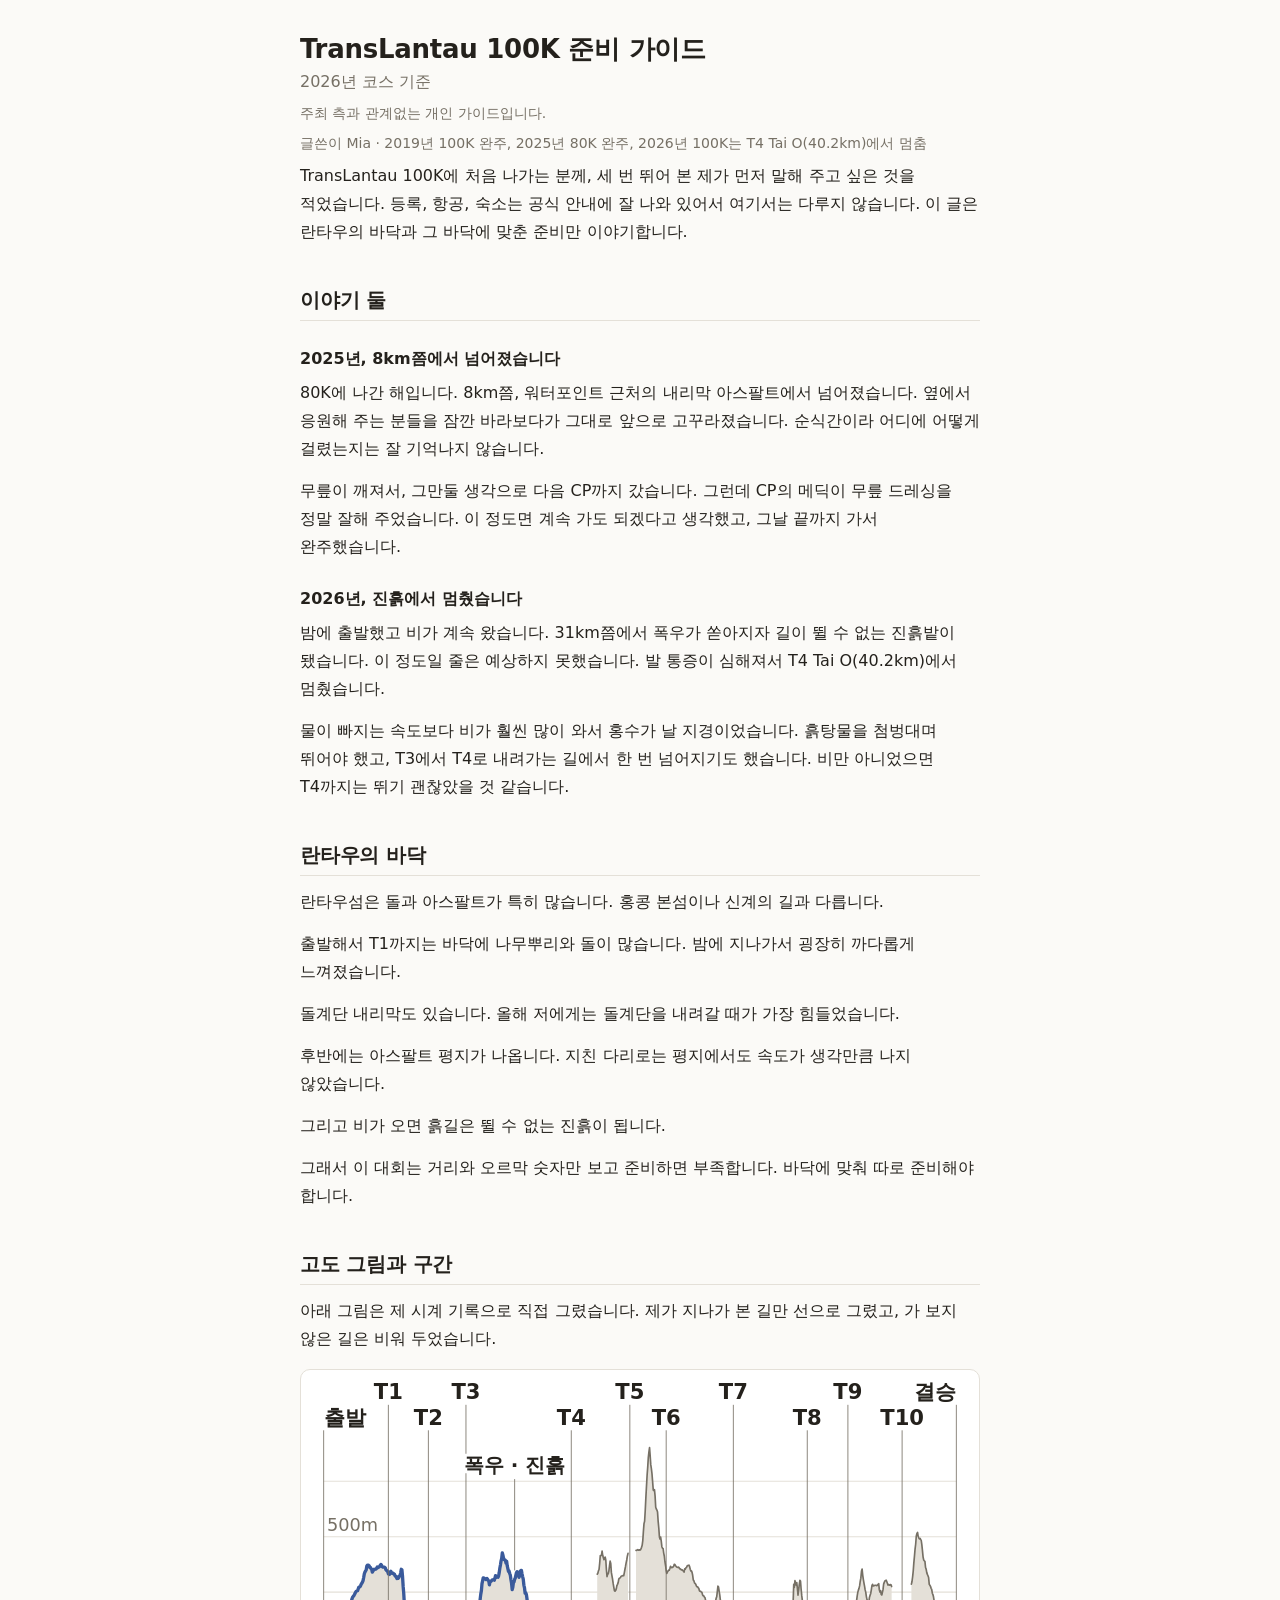
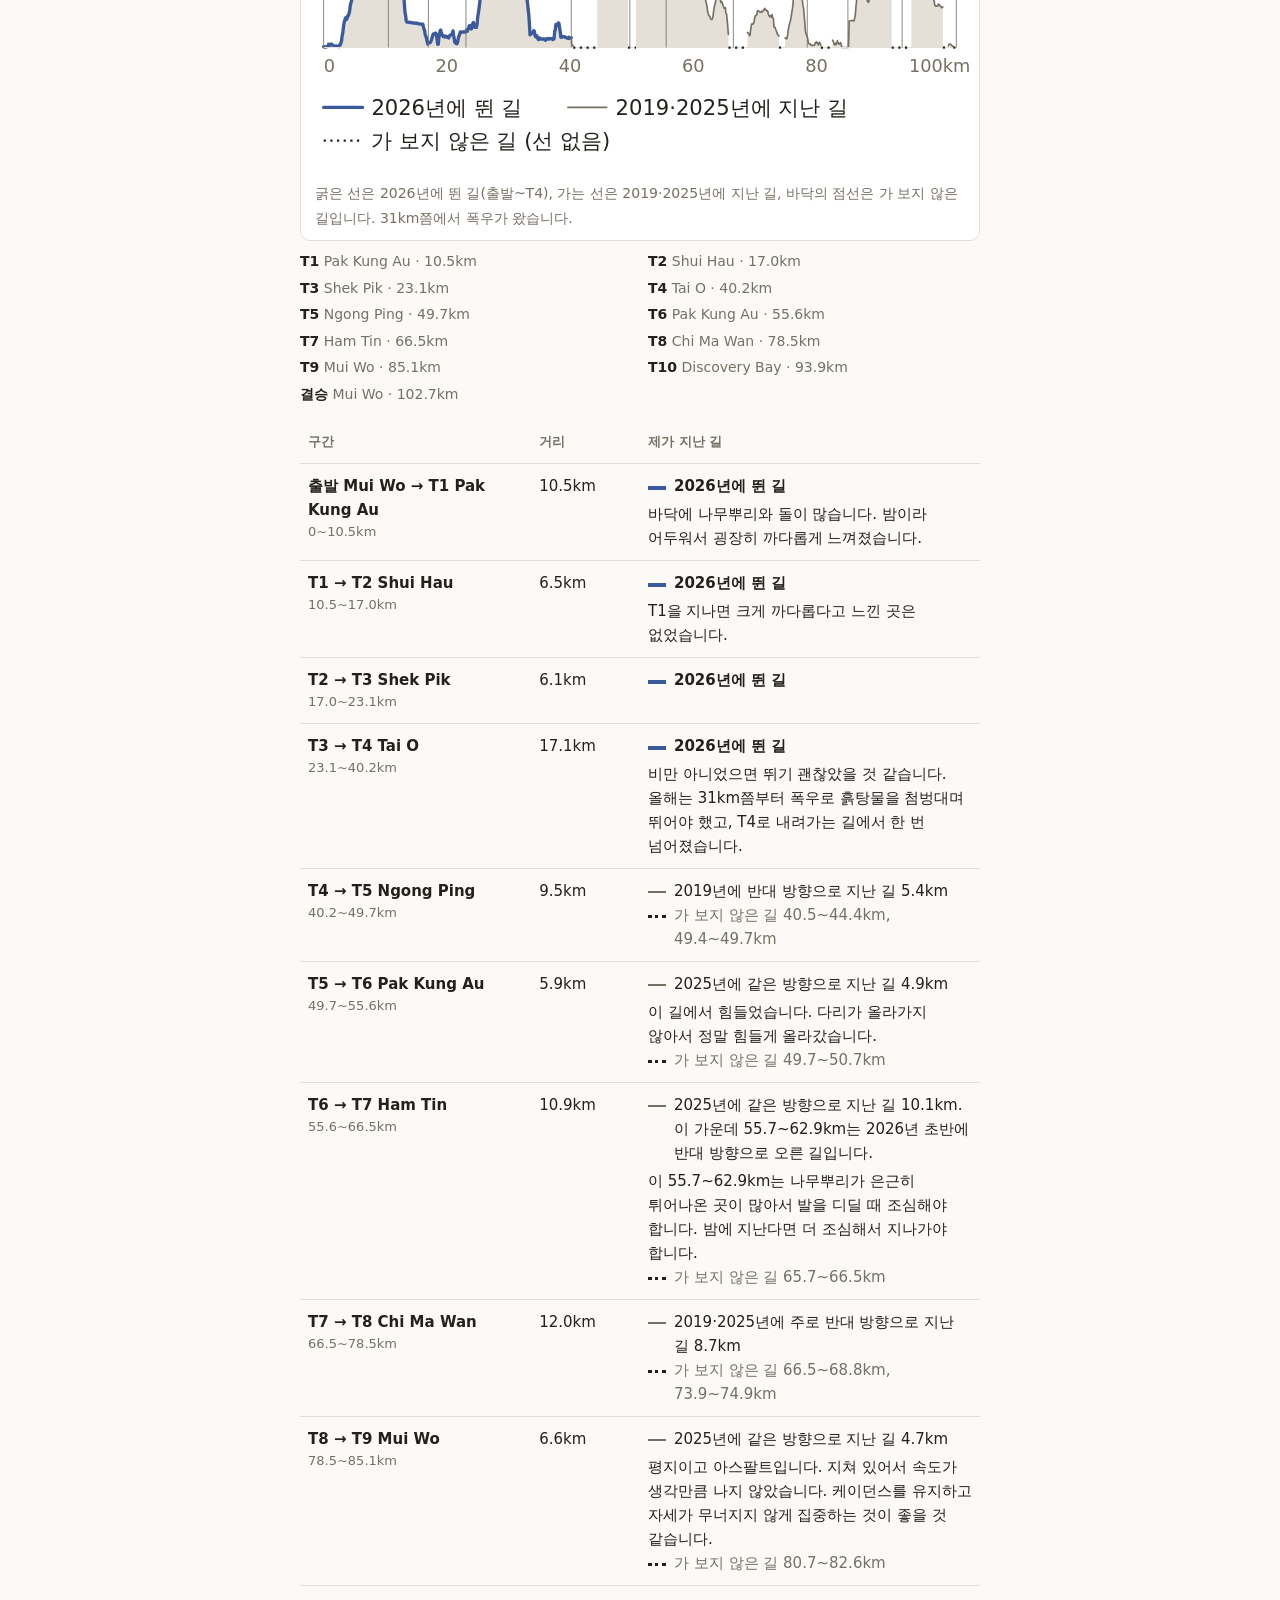
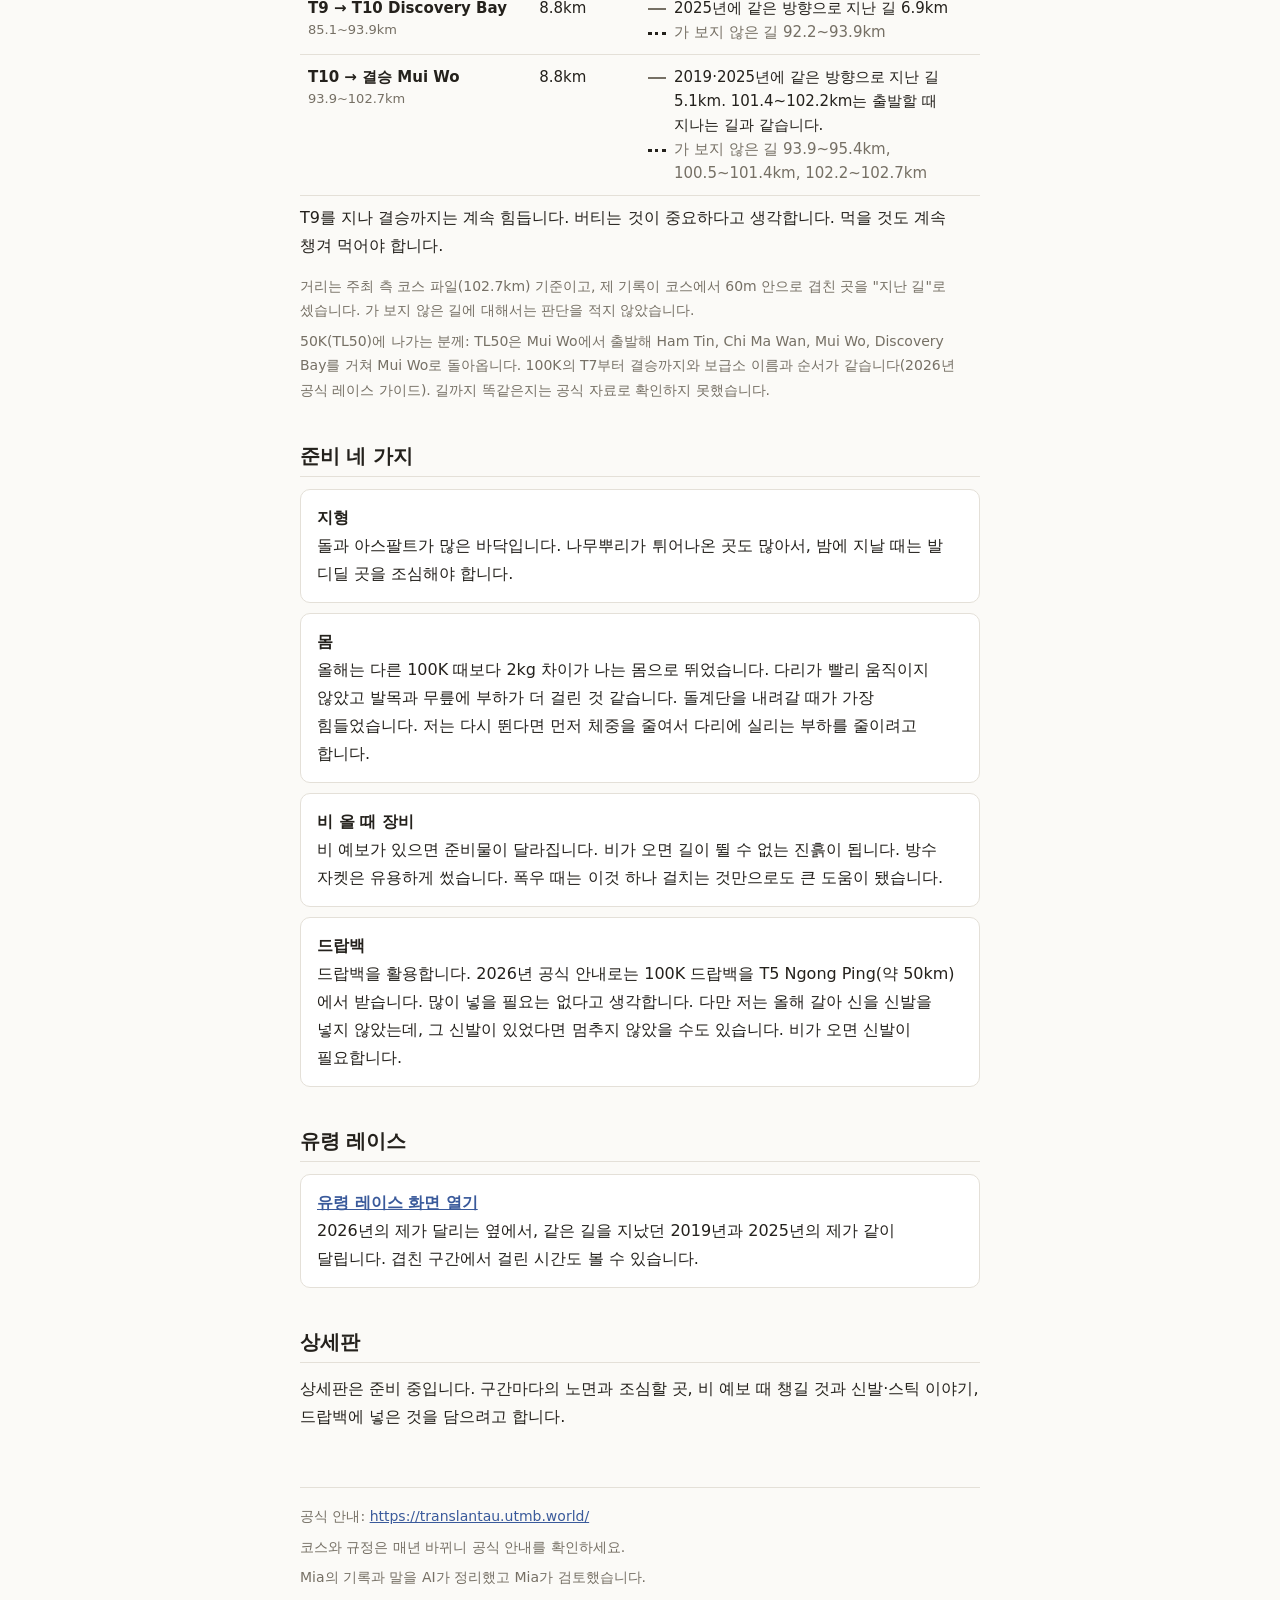
==== index.html @ c4c60f13 "TransLantau 100K 준비 가이드 (2026년 코스 기준) 무료 페이지 Co-Authored-By: Claude Fable 5.2 <noreply@anthropic.com" ====
﻿<!DOCTYPE html>
<html lang="ko">
<head>
<meta charset="utf-8" />
<meta name="viewport" content="width=device-width, initial-scale=1" />
<title>TransLantau 100K 준비 가이드 · 2026년 코스 기준</title>
<meta name="description" content="TransLantau 100K에 처음 나가는 한국 러너를 위한 한국어 준비 가이드. 세 번 뛴 Mia의 기록으로 정리한 란타우의 바닥, 고도 그림, 구간 표." />
<link rel="stylesheet" href="style.css" />
</head>
<body>
<main>

<h1>TransLantau 100K 준비 가이드 <span class="year">2026년 코스 기준</span></h1>
<p class="meta">주최 측과 관계없는 개인 가이드입니다.</p>
<p class="meta">글쓴이 Mia · 2019년 100K 완주, 2025년 80K 완주, 2026년 100K는 T4 Tai O(40.2km)에서 멈춤</p>

<p>TransLantau 100K에 처음 나가는 분께, 세 번 뛰어 본 제가 먼저 말해 주고 싶은 것을 적었습니다. 등록, 항공, 숙소는 공식 안내에 잘 나와 있어서 여기서는 다루지 않습니다. 이 글은 란타우의 바닥과 그 바닥에 맞춘 준비만 이야기합니다.</p>

<h2>이야기 둘</h2>

<h3>2025년, 8km쯤에서 넘어졌습니다</h3>
<p data-opinion="i6">80K에 나간 해입니다. 8km쯤, 워터포인트 근처의 내리막 아스팔트에서 넘어졌습니다. 옆에서 응원해 주는 분들을 잠깐 바라보다가 그대로 앞으로 고꾸라졌습니다. 순식간이라 어디에 어떻게 걸렸는지는 잘 기억나지 않습니다.</p>
<p data-opinion="i6">무릎이 깨져서, 그만둘 생각으로 다음 CP까지 갔습니다. 그런데 CP의 메딕이 무릎 드레싱을 정말 잘해 주었습니다. 이 정도면 계속 가도 되겠다고 생각했고, 그날 끝까지 가서 완주했습니다.</p>

<h3>2026년, 진흙에서 멈췄습니다</h3>
<p data-opinion="spec3">밤에 출발했고 비가 계속 왔습니다. 31km쯤에서 폭우가 쏟아지자 길이 뛸 수 없는 진흙밭이 됐습니다. 이 정도일 줄은 예상하지 못했습니다. 발 통증이 심해져서 T4 Tai O(40.2km)에서 멈췄습니다.</p>
<p data-opinion="i1">물이 빠지는 속도보다 비가 훨씬 많이 와서 홍수가 날 지경이었습니다. 흙탕물을 첨벙대며 뛰어야 했고, T3에서 T4로 내려가는 길에서 한 번 넘어지기도 했습니다. 비만 아니었으면 T4까지는 뛰기 괜찮았을 것 같습니다.</p>

<h2>란타우의 바닥</h2>
<p data-opinion="spec3">란타우섬은 돌과 아스팔트가 특히 많습니다. 홍콩 본섬이나 신계의 길과 다릅니다.</p>
<p data-opinion="i1">출발해서 T1까지는 바닥에 나무뿌리와 돌이 많습니다. 밤에 지나가서 굉장히 까다롭게 느껴졌습니다.</p>
<p data-opinion="i5">돌계단 내리막도 있습니다. 올해 저에게는 돌계단을 내려갈 때가 가장 힘들었습니다.</p>
<p data-opinion="i2">후반에는 아스팔트 평지가 나옵니다. 지친 다리로는 평지에서도 속도가 생각만큼 나지 않았습니다.</p>
<p data-opinion="spec3">그리고 비가 오면 흙길은 뛸 수 없는 진흙이 됩니다.</p>
<p data-opinion="spec3">그래서 이 대회는 거리와 오르막 숫자만 보고 준비하면 부족합니다. 바닥에 맞춰 따로 준비해야 합니다.</p>

<h2>고도 그림과 구간</h2>
<p>아래 그림은 제 시계 기록으로 직접 그렸습니다. 제가 지나가 본 길만 선으로 그렸고, 가 보지 않은 길은 비워 두었습니다.</p>

<figure class="fig">
<img src="assets/profile.svg" width="1200" height="720" alt="TransLantau 100K 고도 그림. 출발부터 T4까지는 2026년에 뛴 길, 그 뒤는 2019년과 2025년에 지난 길만 선으로 그렸고, 가 보지 않은 길은 선 없이 점선으로 표시했습니다." />
<figcaption>굵은 선은 2026년에 뛴 길(출발~T4), 가는 선은 2019·2025년에 지난 길, 바닥의 점선은 가 보지 않은 길입니다. 31km쯤에서 폭우가 왔습니다.</figcaption>
</figure>

<ul class="cps">
<li><b>T1</b> Pak Kung Au · 10.5km</li>
<li><b>T2</b> Shui Hau · 17.0km</li>
<li><b>T3</b> Shek Pik · 23.1km</li>
<li><b>T4</b> Tai O · 40.2km</li>
<li><b>T5</b> Ngong Ping · 49.7km</li>
<li><b>T6</b> Pak Kung Au · 55.6km</li>
<li><b>T7</b> Ham Tin · 66.5km</li>
<li><b>T8</b> Chi Ma Wan · 78.5km</li>
<li><b>T9</b> Mui Wo · 85.1km</li>
<li><b>T10</b> Discovery Bay · 93.9km</li>
<li><b>결승</b> Mui Wo · 102.7km</li>
</ul>

<table>
<thead>
<tr><th scope="col">구간</th><th scope="col">거리</th><th scope="col">제가 지난 길</th></tr>
</thead>
<tbody>
<tr data-seg="S01" data-status="2026">
<th scope="row">출발 Mui Wo → T1 Pak Kung Au <span class="range">0~10.5km</span></th>
<td class="km">10.5km</td>
<td><span class="way now">2026년에 뛴 길</span>
<span class="seg-note" data-opinion="i1">바닥에 나무뿌리와 돌이 많습니다. 밤이라 어두워서 굉장히 까다롭게 느껴졌습니다.</span></td>
</tr>
<tr data-seg="S02" data-status="2026">
<th scope="row">T1 → T2 Shui Hau <span class="range">10.5~17.0km</span></th>
<td class="km">6.5km</td>
<td><span class="way now">2026년에 뛴 길</span>
<span class="seg-note" data-opinion="i1">T1을 지나면 크게 까다롭다고 느낀 곳은 없었습니다.</span></td>
</tr>
<tr data-seg="S03" data-status="2026">
<th scope="row">T2 → T3 Shek Pik <span class="range">17.0~23.1km</span></th>
<td class="km">6.1km</td>
<td><span class="way now">2026년에 뛴 길</span></td>
</tr>
<tr data-seg="S04" data-status="2026">
<th scope="row">T3 → T4 Tai O <span class="range">23.1~40.2km</span></th>
<td class="km">17.1km</td>
<td><span class="way now">2026년에 뛴 길</span>
<span class="seg-note" data-opinion="i1">비만 아니었으면 뛰기 괜찮았을 것 같습니다. 올해는 31km쯤부터 폭우로 흙탕물을 첨벙대며 뛰어야 했고, T4로 내려가는 길에서 한 번 넘어졌습니다.</span></td>
</tr>
<tr data-seg="S05" data-status="partial">
<th scope="row">T4 → T5 Ngong Ping <span class="range">40.2~49.7km</span></th>
<td class="km">9.5km</td>
<td><span class="way past">2019년에 반대 방향으로 지난 길 5.4km</span>
<span class="way gap">가 보지 않은 길 40.5~44.4km, 49.4~49.7km</span></td>
</tr>
<tr data-seg="S06" data-status="partial">
<th scope="row">T5 → T6 Pak Kung Au <span class="range">49.7~55.6km</span></th>
<td class="km">5.9km</td>
<td><span class="way past">2025년에 같은 방향으로 지난 길 4.9km</span>
<span class="seg-note" data-opinion="i2">이 길에서 힘들었습니다. 다리가 올라가지 않아서 정말 힘들게 올라갔습니다.</span>
<span class="way gap">가 보지 않은 길 49.7~50.7km</span></td>
</tr>
<tr data-seg="S07" data-status="partial">
<th scope="row">T6 → T7 Ham Tin <span class="range">55.6~66.5km</span></th>
<td class="km">10.9km</td>
<td><span class="way past">2025년에 같은 방향으로 지난 길 10.1km. 이 가운데 55.7~62.9km는 2026년 초반에 반대 방향으로 오른 길입니다.</span>
<span class="seg-note" data-opinion="i2">이 55.7~62.9km는 나무뿌리가 은근히 튀어나온 곳이 많아서 발을 디딜 때 조심해야 합니다. 밤에 지난다면 더 조심해서 지나가야 합니다.</span>
<span class="way gap">가 보지 않은 길 65.7~66.5km</span></td>
</tr>
<tr data-seg="S08" data-status="partial">
<th scope="row">T7 → T8 Chi Ma Wan <span class="range">66.5~78.5km</span></th>
<td class="km">12.0km</td>
<td><span class="way past">2019·2025년에 주로 반대 방향으로 지난 길 8.7km</span>
<span class="way gap">가 보지 않은 길 66.5~68.8km, 73.9~74.9km</span></td>
</tr>
<tr data-seg="S09" data-status="partial">
<th scope="row">T8 → T9 Mui Wo <span class="range">78.5~85.1km</span></th>
<td class="km">6.6km</td>
<td><span class="way past">2025년에 같은 방향으로 지난 길 4.7km</span>
<span class="seg-note" data-opinion="i2">평지이고 아스팔트입니다. 지쳐 있어서 속도가 생각만큼 나지 않았습니다. 케이던스를 유지하고 자세가 무너지지 않게 집중하는 것이 좋을 것 같습니다.</span>
<span class="way gap">가 보지 않은 길 80.7~82.6km</span></td>
</tr>
<tr data-seg="S10" data-status="partial">
<th scope="row">T9 → T10 Discovery Bay <span class="range">85.1~93.9km</span></th>
<td class="km">8.8km</td>
<td><span class="way past">2025년에 같은 방향으로 지난 길 6.9km</span>
<span class="way gap">가 보지 않은 길 92.2~93.9km</span></td>
</tr>
<tr data-seg="S11" data-status="partial">
<th scope="row">T10 → 결승 Mui Wo <span class="range">93.9~102.7km</span></th>
<td class="km">8.8km</td>
<td><span class="way past">2019·2025년에 같은 방향으로 지난 길 5.1km. 101.4~102.2km는 출발할 때 지나는 길과 같습니다.</span>
<span class="way gap">가 보지 않은 길 93.9~95.4km, 100.5~101.4km, 102.2~102.7km</span></td>
</tr>
</tbody>
</table>
<p data-opinion="i2">T9를 지나 결승까지는 계속 힘듭니다. 버티는 것이 중요하다고 생각합니다. 먹을 것도 계속 챙겨 먹어야 합니다.</p>
<p class="meta">거리는 주최 측 코스 파일(102.7km) 기준이고, 제 기록이 코스에서 60m 안으로 겹친 곳을 "지난 길"로 셌습니다. 가 보지 않은 길에 대해서는 판단을 적지 않았습니다.</p>
<p class="meta">50K(TL50)에 나가는 분께: TL50은 Mui Wo에서 출발해 Ham Tin, Chi Ma Wan, Mui Wo, Discovery Bay를 거쳐 Mui Wo로 돌아옵니다. 100K의 T7부터 결승까지와 보급소 이름과 순서가 같습니다(2026년 공식 레이스 가이드). 길까지 똑같은지는 공식 자료로 확인하지 못했습니다.</p>

<h2>준비 네 가지</h2>
<ul class="four">
<li><b>지형</b> <span data-opinion="spec3">돌과 아스팔트가 많은 바닥입니다.</span> <span data-opinion="i2">나무뿌리가 튀어나온 곳도 많아서, 밤에 지날 때는 발 디딜 곳을 조심해야 합니다.</span></li>
<li><b>몸</b> <span data-opinion="i5">올해는 다른 100K 때보다 2kg 차이가 나는 몸으로 뛰었습니다. 다리가 빨리 움직이지 않았고 발목과 무릎에 부하가 더 걸린 것 같습니다. 돌계단을 내려갈 때가 가장 힘들었습니다.</span> <span data-opinion="i1">저는 다시 뛴다면 먼저 체중을 줄여서 다리에 실리는 부하를 줄이려고 합니다.</span></li>
<li><b>비 올 때 장비</b> <span data-opinion="spec3">비 예보가 있으면 준비물이 달라집니다. 비가 오면 길이 뛸 수 없는 진흙이 됩니다.</span> <span data-opinion="i3">방수 자켓은 유용하게 썼습니다. 폭우 때는 이것 하나 걸치는 것만으로도 큰 도움이 됐습니다.</span></li>
<li><b>드랍백</b> <span data-opinion="spec3">드랍백을 활용합니다.</span> 2026년 공식 안내로는 100K 드랍백을 T5 Ngong Ping(약 50km)에서 받습니다. <span data-opinion="i4">많이 넣을 필요는 없다고 생각합니다. 다만 저는 올해 갈아 신을 신발을 넣지 않았는데, 그 신발이 있었다면 멈추지 않았을 수도 있습니다. 비가 오면 신발이 필요합니다.</span></li>
</ul>

<h2>유령 레이스</h2>
<div class="linkbox">
<a href="ghost-race.html">유령 레이스 화면 열기</a><br />
2026년의 제가 달리는 옆에서, 같은 길을 지났던 2019년과 2025년의 제가 같이 달립니다. 겹친 구간에서 걸린 시간도 볼 수 있습니다.
</div>

<h2>상세판</h2>
<p>상세판은 준비 중입니다. 구간마다의 노면과 조심할 곳, 비 예보 때 챙길 것과 신발·스틱 이야기, 드랍백에 넣은 것을 담으려고 합니다.</p>

<footer>
<p>공식 안내: <a href="https://translantau.utmb.world/">https://translantau.utmb.world/</a></p>
<p>코스와 규정은 매년 바뀌니 공식 안내를 확인하세요.</p>
<p>Mia의 기록과 말을 AI가 정리했고 Mia가 검토했습니다.</p>
</footer>

</main>
</body>
</html>
---- style.css ----
* { box-sizing: border-box; }

:root {
  --bg:     #fbfaf7;
  --card:   #ffffff;
  --line:   #e4e0d8;
  --text:   #24211c;
  --muted:  #767065;
  --accent: #3a5a9b;
}
@media (prefers-color-scheme: dark) {
  :root {
    --bg: #171915; --card: #1f221d; --line: #333730;
    --text: #e8e5de; --muted: #9b968c; --accent: #8fa8db;
  }
}

html { background: var(--bg); }
body {
  margin: 0;
  padding: 32px 20px 80px;
  background: var(--bg);
  color: var(--text);
  font: 16px/1.75 system-ui, -apple-system, "Segoe UI", "Malgun Gothic", sans-serif;
  word-break: keep-all;
  overflow-wrap: anywhere;
}
main { max-width: 680px; margin: 0 auto; }

h1 { font-size: 26px; font-weight: 600; letter-spacing: -0.01em; line-height: 1.35; margin: 0 0 8px; }
h1 .year { display: block; font-size: 16px; font-weight: 400; color: var(--muted); letter-spacing: 0; margin-top: 4px; }
h2 { font-size: 20px; font-weight: 600; letter-spacing: -0.01em; line-height: 1.4; margin: 40px 0 12px; padding-bottom: 6px; border-bottom: 1px solid var(--line); }
h3 { font-size: 16px; font-weight: 600; margin: 24px 0 6px; }
p { margin: 0 0 14px; }
a { color: var(--accent); }
strong { font-weight: 600; }

.meta { color: var(--muted); font-size: 14px; margin: 0 0 6px; }
.note { border-left: 3px solid var(--accent); background: var(--card); color: var(--muted); padding: 10px 14px; margin: 16px 0; font-size: 14px; }
.note p:last-child { margin-bottom: 0; }

/* 고도 그림 */
.fig { margin: 16px 0 8px; background: var(--card); border: 1px solid var(--line); border-radius: 10px; padding: 6px; }
.fig img { display: block; width: 100%; height: auto; }
figcaption { color: var(--muted); font-size: 14px; padding: 6px 8px 4px; }
.cps { list-style: none; margin: 8px 0 16px; padding: 0; display: grid; grid-template-columns: 1fr 1fr; gap: 2px 16px; font-size: 14px; color: var(--muted); }
.cps b { font-weight: 600; color: var(--text); }

/* 구간 표 */
table { width: 100%; border-collapse: collapse; overflow-wrap: break-word; font-size: 15px; line-height: 1.6; margin: 12px 0 8px; }
th, td { text-align: left; vertical-align: top; padding: 10px 8px; border-bottom: 1px solid var(--line); }
thead th { font-size: 13px; font-weight: 600; color: var(--muted); }
tbody th { font-weight: 600; width: 34%; }
td.km { white-space: nowrap; width: 16%; }
.range { display: block; font-size: 13px; font-weight: 400; color: var(--muted); }
.seg-note { display: block; margin-top: 4px; }

/* 길 표시: 그림의 범례와 같은 선 모양을 글자 앞에 둔다 */
.way { display: block; padding-left: 26px; position: relative; }
.way::before { content: ""; position: absolute; left: 0; top: 0.8em; width: 18px; border-top: 4px solid var(--accent); }
.way.past::before { border-top: 2px solid var(--muted); }
.way.gap { color: var(--muted); }
.way.gap::before { border-top: 3px dotted var(--text); }
.way.now { font-weight: 600; }

.four { margin: 12px 0; padding: 0; list-style: none; display: grid; gap: 10px; }
.four li { background: var(--card); border: 1px solid var(--line); border-radius: 10px; padding: 14px 16px; }
.four b { font-weight: 600; display: block; }

.linkbox { display: block; background: var(--card); border: 1px solid var(--line); border-radius: 10px; padding: 14px 16px; margin: 12px 0; }
.linkbox a { font-weight: 600; }

footer { margin-top: 56px; padding-top: 16px; border-top: 1px solid var(--line); color: var(--muted); font-size: 14px; }
footer p { margin: 0 0 6px; }

@media (max-width: 900px) {
  th, td { word-break: normal; overflow-wrap: anywhere; }
}
@media (max-width: 700px) {
  h1 { font-size: 24px; }
  /* 좁은 화면: 표의 한 줄을 위아래로 쌓는다 */
  table, tbody, tr, th, td { display: block; width: auto; }
  thead { position: absolute; width: 1px; height: 1px; overflow: hidden; clip-path: inset(50%); }
  tbody tr { padding: 12px 0; border-bottom: 1px solid var(--line); }
  tbody th, td, td.km { padding: 0; border: 0; width: auto; }
  tbody th .range { display: inline; margin-left: 6px; }
  td.km { color: var(--muted); font-size: 14px; margin-bottom: 4px; }
  .cps { grid-template-columns: 1fr; }
}
@media print {
  body { padding: 0; }
  .fig, .four li, .linkbox { break-inside: avoid; }
  a { color: inherit; }
}
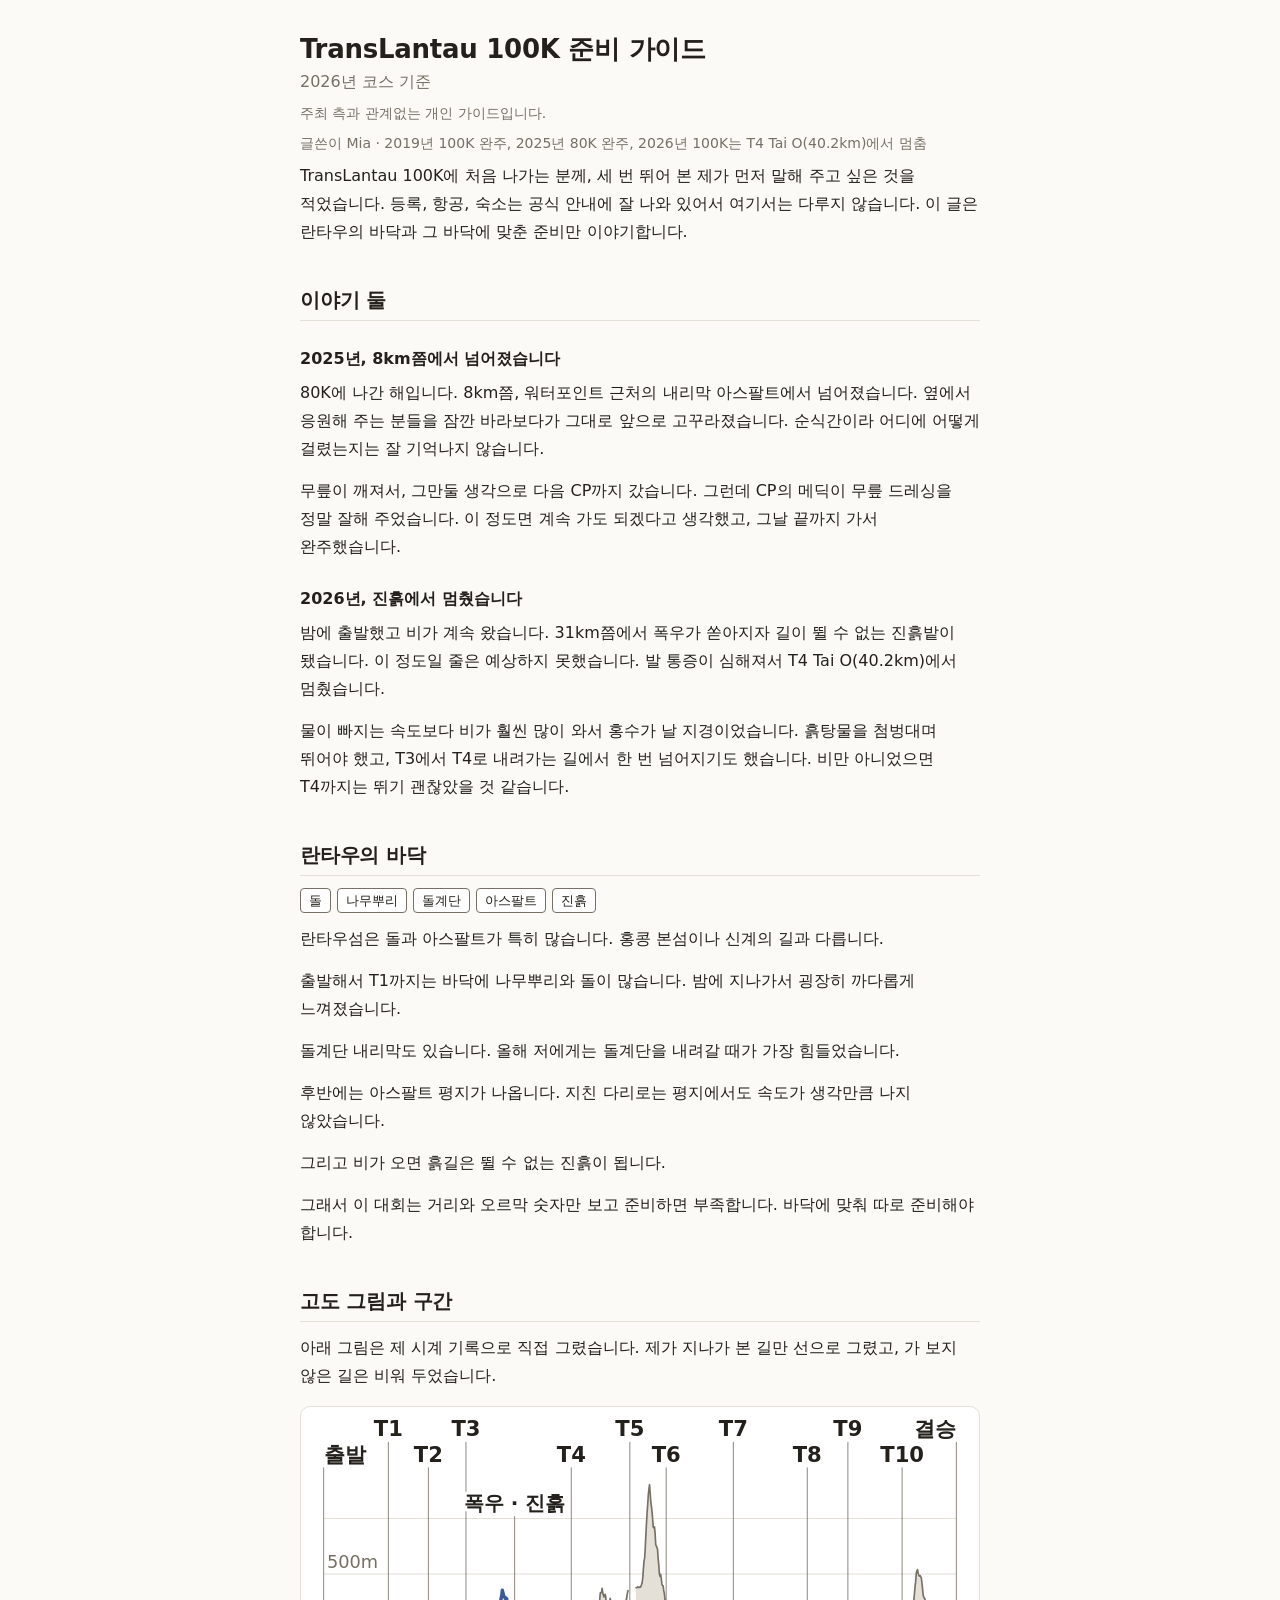
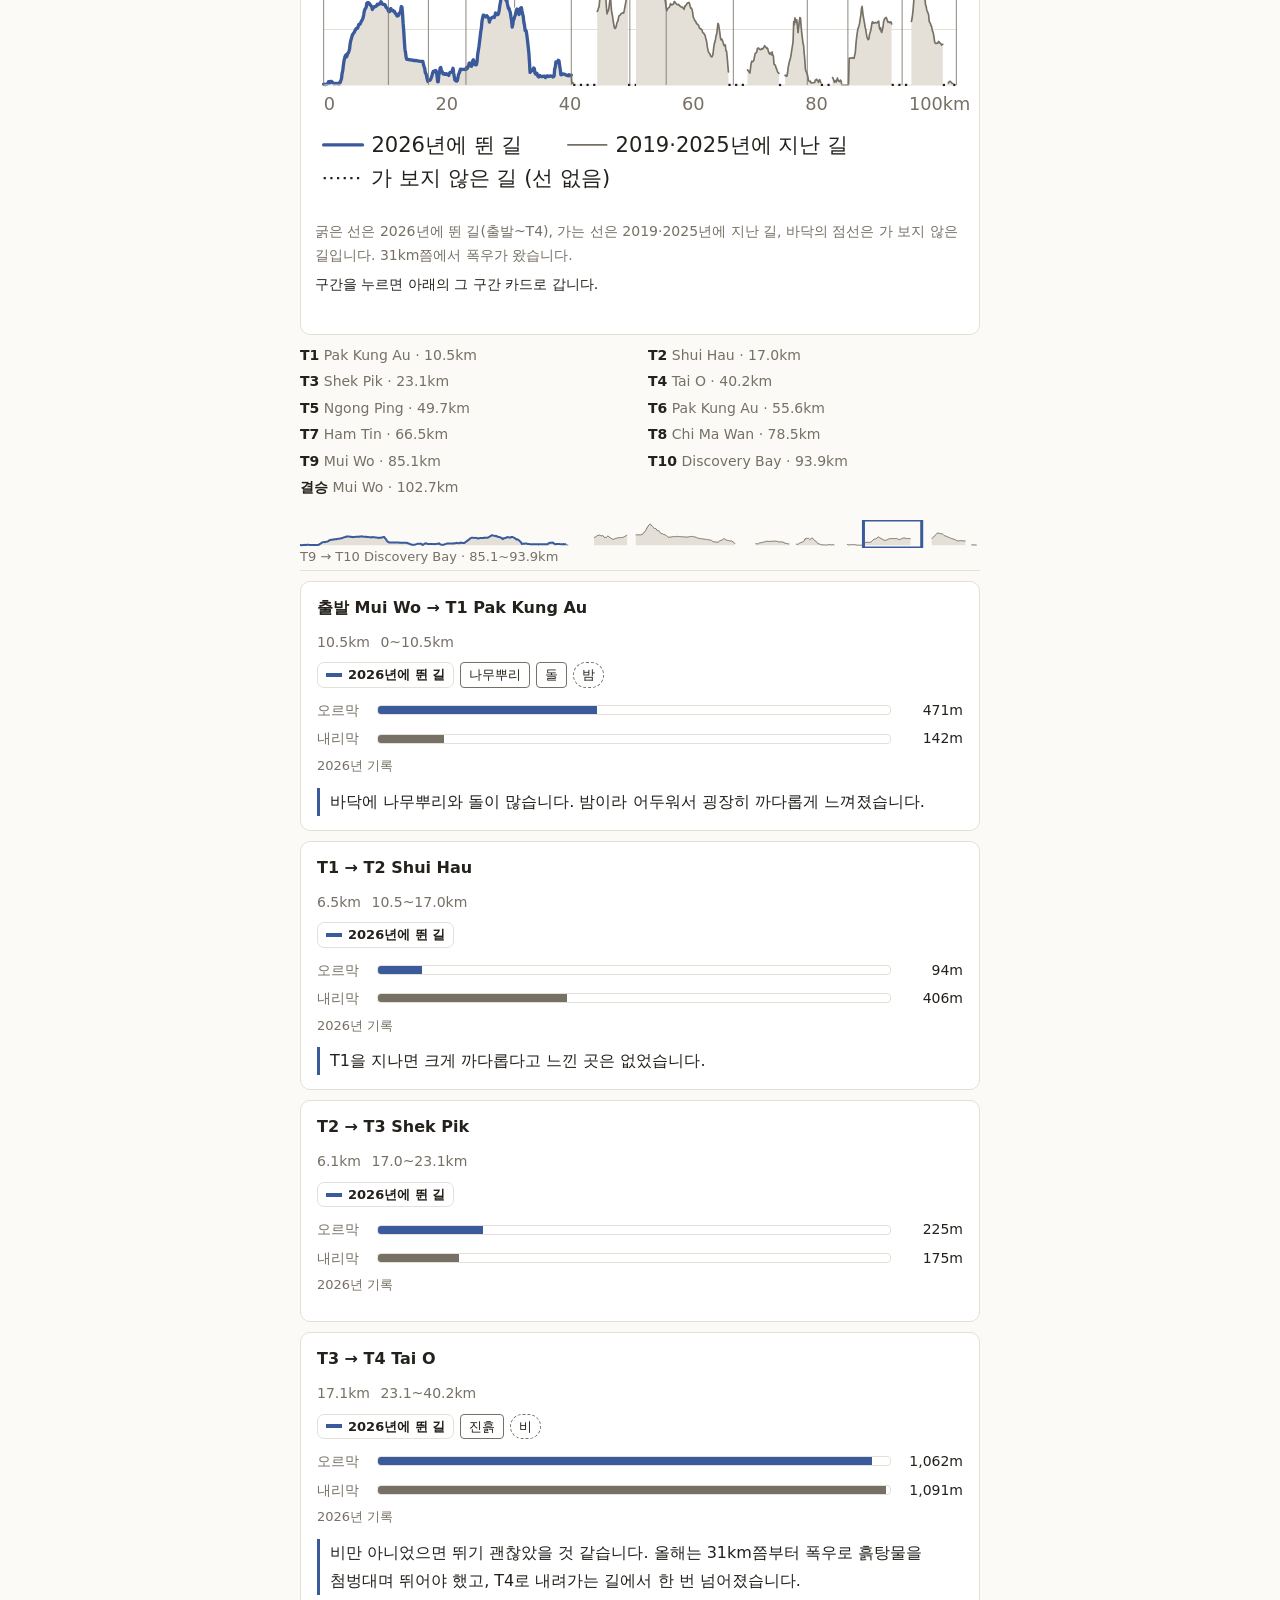
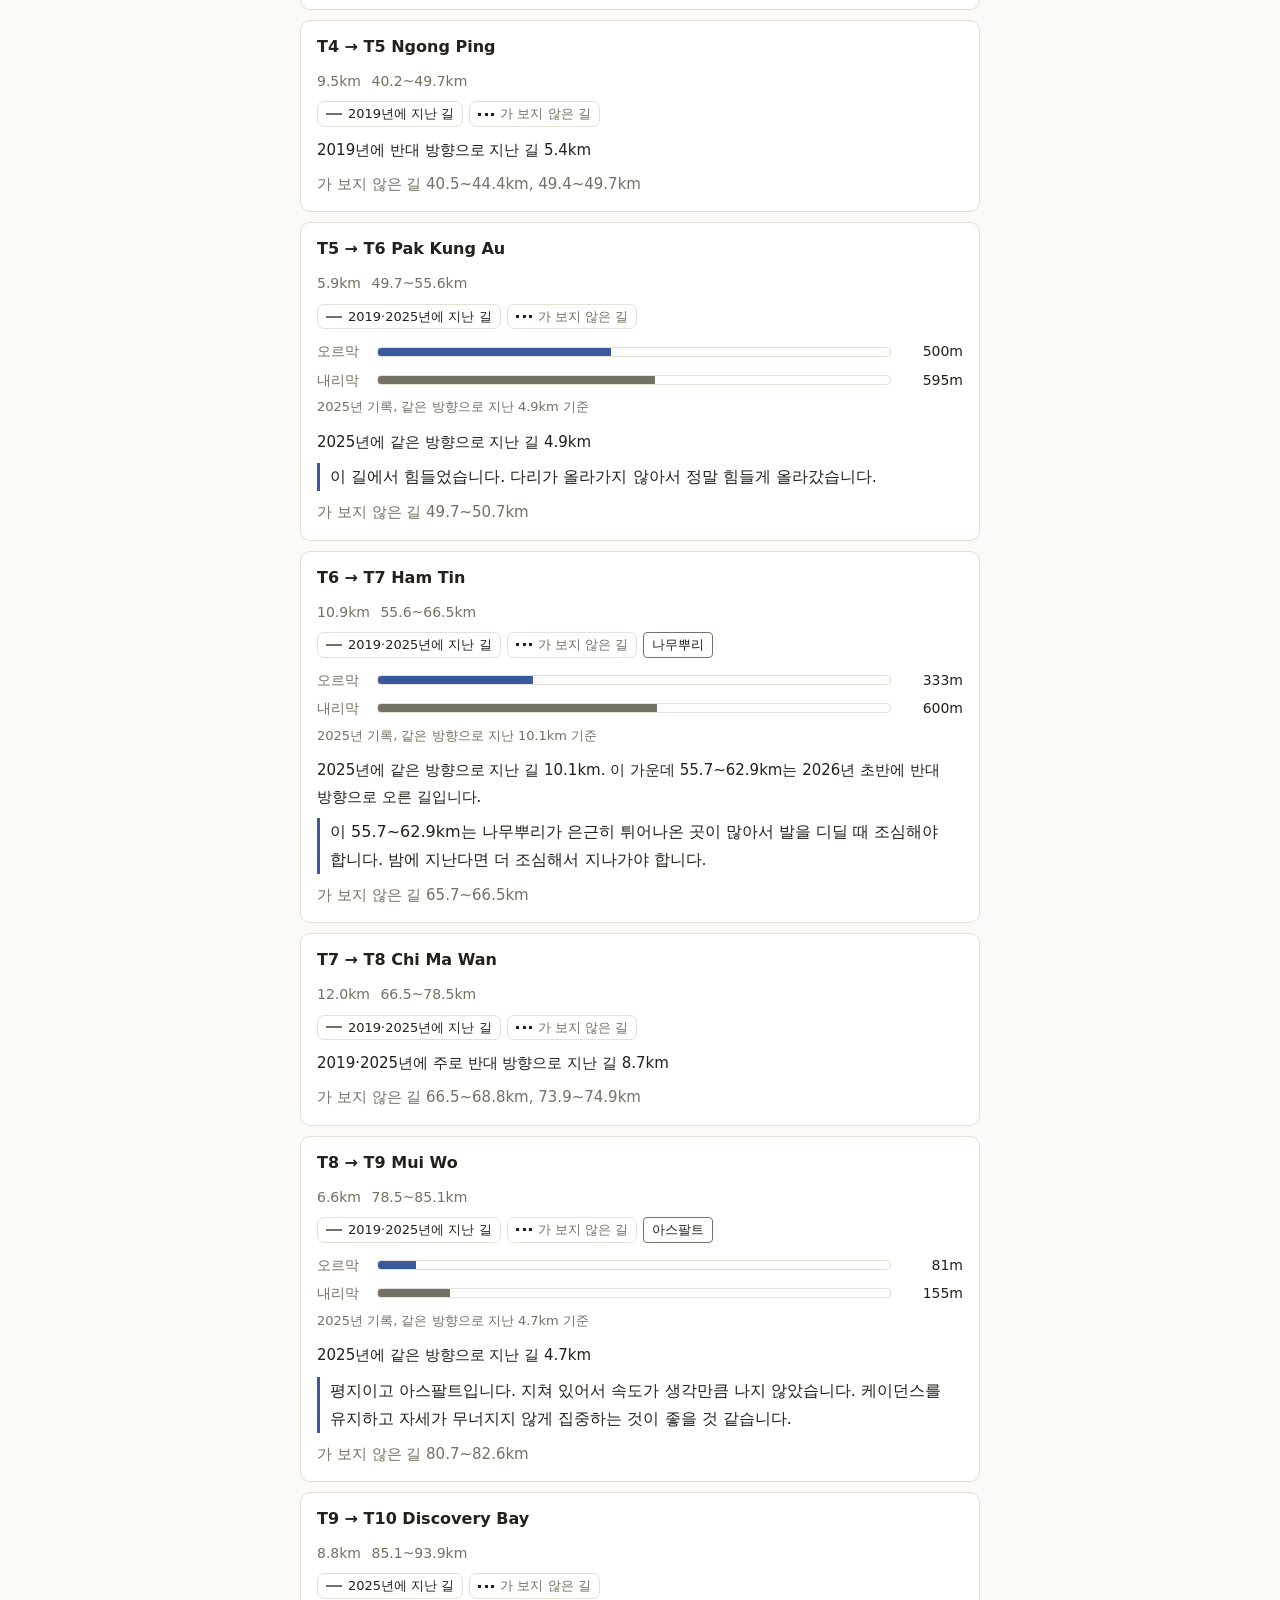
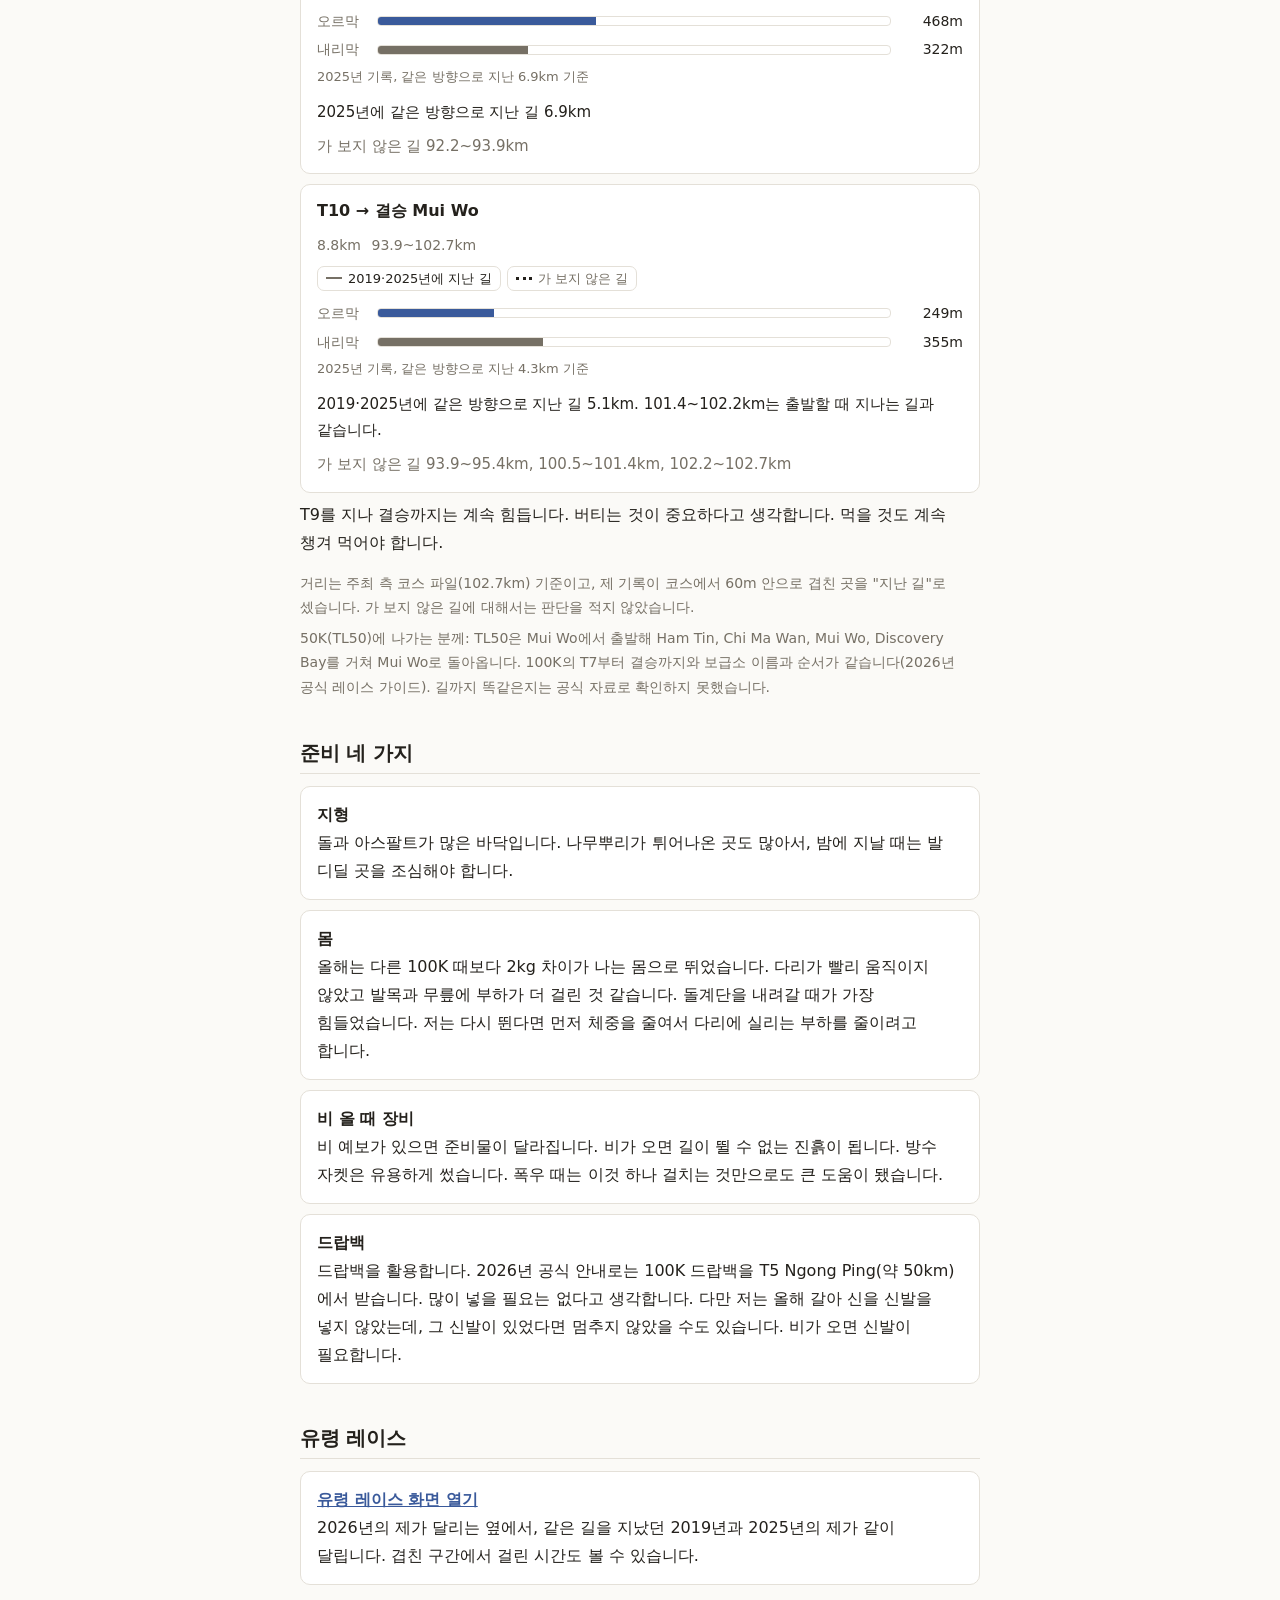
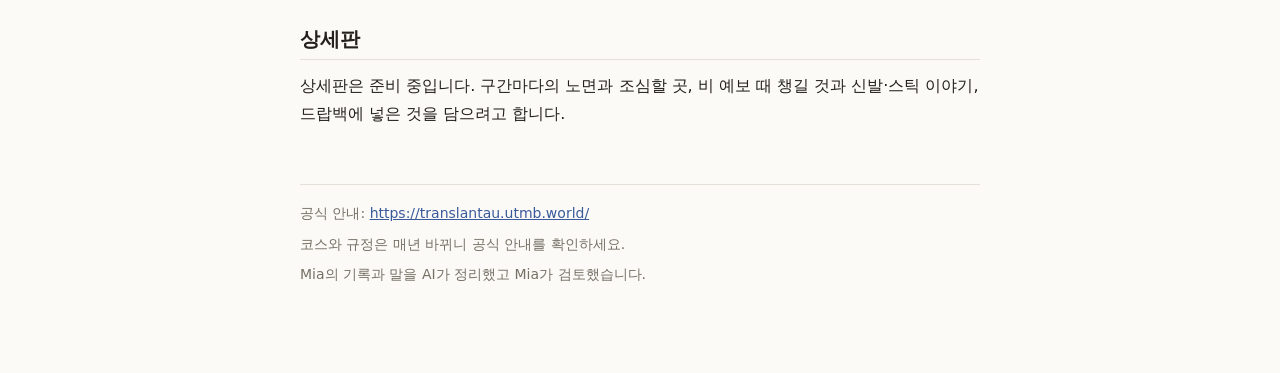
==== commit 89bff2d0: "무료 페이지를 뱃지와 구간 카드로 다시 만듦 Co-Authored-By: Claude Fable 5.2 <noreply@anthropic.com>" ====
--- a/index.html
+++ b/index.html
@@ -6,6 +6,7 @@
 <title>TransLantau 100K 준비 가이드 · 2026년 코스 기준</title>
 <meta name="description" content="TransLantau 100K에 처음 나가는 한국 러너를 위한 한국어 준비 가이드. 세 번 뛴 Mia의 기록으로 정리한 란타우의 바닥, 고도 그림, 구간 표." />
 <link rel="stylesheet" href="style.css" />
+<script src="app.js" defer="defer"></script>
 </head>
 <body>
 <main>
@@ -27,6 +28,7 @@
 <p data-opinion="i1">물이 빠지는 속도보다 비가 훨씬 많이 와서 홍수가 날 지경이었습니다. 흙탕물을 첨벙대며 뛰어야 했고, T3에서 T4로 내려가는 길에서 한 번 넘어지기도 했습니다. 비만 아니었으면 T4까지는 뛰기 괜찮았을 것 같습니다.</p>
 
 <h2>란타우의 바닥</h2>
+<p class="badges surface-row"><span class="badge badge-surface">돌</span> <span class="badge badge-surface">나무뿌리</span> <span class="badge badge-surface">돌계단</span> <span class="badge badge-surface">아스팔트</span> <span class="badge badge-surface">진흙</span></p>
 <p data-opinion="spec3">란타우섬은 돌과 아스팔트가 특히 많습니다. 홍콩 본섬이나 신계의 길과 다릅니다.</p>
 <p data-opinion="i1">출발해서 T1까지는 바닥에 나무뿌리와 돌이 많습니다. 밤에 지나가서 굉장히 까다롭게 느껴졌습니다.</p>
 <p data-opinion="i5">돌계단 내리막도 있습니다. 올해 저에게는 돌계단을 내려갈 때가 가장 힘들었습니다.</p>
@@ -38,8 +40,107 @@
 <p>아래 그림은 제 시계 기록으로 직접 그렸습니다. 제가 지나가 본 길만 선으로 그렸고, 가 보지 않은 길은 비워 두었습니다.</p>
 
 <figure class="fig">
-<img src="assets/profile.svg" width="1200" height="720" alt="TransLantau 100K 고도 그림. 출발부터 T4까지는 2026년에 뛴 길, 그 뒤는 2019년과 2025년에 지난 길만 선으로 그렸고, 가 보지 않은 길은 선 없이 점선으로 표시했습니다." />
+<svg class="profile" xmlns="http://www.w3.org/2000/svg" viewBox="0 0 1200 720" role="group" aria-labelledby="pf-title" aria-describedby="pf-desc">
+  <title id="pf-title">TransLantau 100K 고도 그림 (2026년 코스 기준, Mia의 기록)</title>
+  <desc id="pf-desc">가로는 코스 거리 0~102.7km, 세로는 고도입니다. 출발부터 T4까지는 2026년에 뛴 길, 그 뒤는 2019년과 2025년에 지난 길만 선으로 그렸습니다. 가 보지 않은 길(40.5~44.4km, 49.4~50.7km, 65.7~68.8km, 73.9~74.9km, 80.7~82.6km, 92.2~95.4km, 100.5~101.4km, 102.2~102.7km)에는 선이 없고 바닥에 점선만 있습니다. 31km 부근에 폭우와 진흙 표시가 있습니다. CP 위치: T1 Pak Kung Au 10.5km, T2 Shui Hau 17.0km, T3 Shek Pik 23.1km, T4 Tai O 40.2km, T5 Ngong Ping 49.7km, T6 Pak Kung Au 55.6km, T7 Ham Tin 66.5km, T8 Chi Ma Wan 78.5km, T9 Mui Wo 85.1km, T10 Discovery Bay 93.9km, 결승 Mui Wo 102.7km. 구간을 누르면 아래의 그 구간 카드로 갑니다.</desc>
+  <style>
+    svg.profile text { font-family: system-ui, -apple-system, "Segoe UI", "Malgun Gothic", sans-serif; fill: var(--text); }
+    svg.profile .bg { fill: var(--card); }
+    svg.profile .area { fill: var(--line); stroke: none; }
+    svg.profile .now { fill: none; stroke: var(--accent); stroke-width: 6; stroke-linejoin: round; stroke-linecap: round; }
+    svg.profile .past { fill: none; stroke: var(--muted); stroke-width: 3; stroke-linejoin: round; stroke-linecap: round; }
+    svg.profile .gap { stroke: var(--text); stroke-width: 4; stroke-dasharray: 4 8; }
+    svg.profile .grid, svg.profile .base { stroke: var(--line); stroke-width: 2; }
+    svg.profile .cp { stroke: var(--muted); stroke-width: 1.5; }
+    svg.profile .cpname { font-size: 38px; font-weight: 600; }
+    svg.profile .km, svg.profile .alt { font-size: 32px; fill: var(--muted); }
+    svg.profile .note { font-size: 36px; font-weight: 600; paint-order: stroke; stroke: var(--card); stroke-width: 10; }
+    svg.profile .legend { font-size: 38px; }
+  </style>
+  <rect class="bg" width="1200" height="720"/>
+  <line class="grid" x1="30" y1="390.0" x2="1170" y2="390.0"/>
+  <line class="grid" x1="30" y1="290.0" x2="1170" y2="290.0"/>
+  <line class="grid" x1="30" y1="190.0" x2="1170" y2="190.0"/>
+  <text class="alt" x="36" y="280.0">500m</text>
+  <path class="area" d="M30.0,490 L30.0,488.8 L31.1,488.4 L32.2,489.2 L33.3,489.2 L34.4,488.8 L35.6,488.4 L36.7,488.0 L37.8,487.2 L38.9,484.0 L40.0,486.8 L41.1,486.4 L42.2,484.0 L43.3,483.6 L44.4,484.0 L45.5,484.8 L46.7,486.0 L47.8,486.8 L48.9,488.0 L50.0,488.0 L51.1,487.2 L52.2,487.2 L53.3,487.2 L54.4,487.6 L55.5,488.0 L56.6,488.4 L57.8,488.4 L58.9,485.2 L60.0,485.2 L61.1,481.6 L62.2,478.4 L63.3,468.4 L64.4,464.4 L65.5,454.8 L66.6,446.8 L67.7,442.0 L68.9,438.0 L70.0,436.0 L71.1,439.6 L72.2,437.2 L73.3,432.8 L74.4,432.4 L75.5,429.2 L76.6,425.6 L77.7,416.0 L78.8,410.4 L80.0,406.4 L81.1,402.0 L82.2,399.2 L83.3,397.6 L84.4,396.4 L85.5,394.4 L86.6,392.0 L87.7,390.0 L88.8,388.4 L89.9,388.0 L91.1,387.6 L92.2,384.4 L93.3,381.2 L94.4,380.4 L95.5,380.4 L96.6,378.4 L97.7,375.6 L98.8,374.0 L99.9,372.0 L101.0,369.2 L102.2,363.2 L103.3,356.8 L104.4,353.6 L105.5,352.0 L106.6,350.0 L107.7,343.2 L108.8,341.6 L109.9,342.0 L111.0,341.6 L112.1,342.8 L113.3,345.6 L114.4,345.6 L115.5,347.6 L116.6,348.8 L117.7,354.0 L118.8,352.0 L119.9,350.4 L121.0,348.8 L122.1,349.2 L123.2,348.4 L124.4,348.4 L125.5,346.8 L126.6,344.8 L127.7,345.6 L128.8,344.4 L129.9,344.8 L131.0,343.2 L132.1,341.6 L133.2,340.0 L134.3,341.6 L135.5,344.0 L136.6,344.8 L137.7,344.8 L138.8,344.8 L139.9,345.2 L141.0,346.0 L142.1,349.6 L143.2,350.8 L144.3,351.6 L145.4,352.8 L146.6,356.8 L147.7,356.4 L148.8,358.0 L149.9,353.6 L151.0,352.4 L152.1,354.4 L153.2,356.0 L154.3,355.6 L155.4,356.0 L156.5,357.6 L157.7,358.0 L158.8,360.8 L159.9,361.6 L161.0,363.2 L162.1,365.6 L163.2,362.8 L164.3,365.2 L165.4,363.6 L166.5,360.8 L167.6,360.4 L168.8,355.2 L169.9,348.8 L171.0,349.6 L172.1,361.2 L173.2,379.2 L174.3,392.4 L175.4,411.2 L176.5,426.0 L177.6,432.0 L178.7,440.8 L179.9,444.0 L181.0,444.0 L182.1,444.0 L183.2,444.4 L184.3,444.4 L185.4,444.8 L186.5,444.8 L187.6,444.8 L188.7,445.2 L189.8,445.2 L191.0,445.6 L192.1,446.0 L193.2,446.0 L194.3,446.0 L195.4,446.0 L196.5,446.4 L197.6,446.0 L198.7,446.4 L199.8,446.8 L200.9,447.2 L202.1,447.2 L203.2,447.2 L204.3,447.6 L205.4,447.6 L206.5,447.6 L207.6,447.6 L208.7,447.6 L209.8,453.2 L210.9,456.8 L212.0,460.0 L213.2,468.0 L214.3,469.6 L215.4,473.6 L216.5,479.2 L217.6,483.6 L218.7,481.2 L219.8,481.6 L220.9,481.6 L222.0,481.2 L223.1,478.8 L224.3,476.0 L225.4,472.4 L226.5,468.0 L227.6,465.6 L228.7,465.2 L229.8,466.0 L230.9,464.4 L232.0,464.0 L233.1,466.0 L234.2,473.6 L235.4,484.4 L236.5,484.0 L237.6,472.0 L238.7,467.6 L239.8,460.0 L240.9,458.4 L242.0,462.4 L243.1,466.0 L244.2,468.0 L245.3,470.0 L246.5,469.2 L247.6,470.8 L248.7,470.0 L249.8,470.8 L250.9,469.6 L252.0,470.4 L253.1,471.2 L254.2,472.0 L255.3,472.8 L256.4,469.2 L257.6,467.6 L258.7,467.6 L259.8,466.8 L260.9,466.0 L262.0,464.0 L263.1,460.0 L264.2,468.0 L265.3,474.8 L266.4,480.8 L267.5,481.6 L268.7,482.8 L269.8,483.2 L270.9,482.0 L272.0,476.4 L273.1,470.8 L274.2,468.8 L275.3,465.2 L276.4,461.6 L277.5,461.6 L278.6,462.4 L279.8,462.0 L280.9,462.0 L282.0,462.0 L283.1,462.0 L284.2,462.0 L285.3,462.4 L286.4,460.8 L287.5,458.4 L288.6,460.8 L289.7,458.0 L290.9,456.0 L292.0,451.2 L293.1,450.4 L294.2,453.6 L295.3,456.0 L296.4,456.4 L297.5,453.6 L298.6,446.4 L299.7,444.8 L300.8,448.0 L302.0,452.8 L303.1,453.6 L304.2,453.6 L305.3,453.6 L306.4,448.0 L307.5,435.6 L308.6,428.4 L309.7,421.6 L310.8,412.8 L311.9,403.6 L313.1,393.6 L314.2,387.6 L315.3,374.8 L316.4,369.6 L317.5,364.4 L318.6,364.4 L319.7,365.6 L320.8,366.0 L321.9,367.2 L323.0,366.0 L324.2,365.2 L325.3,366.8 L326.4,368.8 L327.5,369.6 L328.6,376.8 L329.7,371.6 L330.8,371.2 L331.9,370.0 L333.0,368.8 L334.1,368.0 L335.3,367.6 L336.4,367.6 L337.5,368.4 L338.6,365.2 L339.7,360.4 L340.8,363.6 L341.9,362.8 L343.0,362.8 L344.1,363.2 L345.2,360.8 L346.4,354.4 L347.5,346.4 L348.6,340.8 L349.7,333.6 L350.8,329.2 L351.9,319.2 L353.0,323.2 L354.1,328.8 L355.2,331.6 L356.3,331.6 L357.5,332.8 L358.6,337.6 L359.7,334.4 L360.8,342.8 L361.9,347.6 L363.0,352.4 L364.1,352.0 L365.2,356.4 L366.3,359.2 L367.4,367.2 L368.6,374.0 L369.7,385.6 L370.8,381.2 L371.9,372.8 L373.0,371.6 L374.1,366.8 L375.2,364.8 L376.3,359.6 L377.4,354.8 L378.5,353.2 L379.7,355.6 L380.8,357.2 L381.9,363.2 L383.0,360.8 L384.1,352.4 L385.2,351.2 L386.3,350.8 L387.4,356.8 L388.5,362.0 L389.6,366.4 L390.8,377.6 L391.9,382.4 L393.0,392.0 L394.1,391.2 L395.2,394.0 L396.3,401.6 L397.4,410.8 L398.5,420.8 L399.6,430.8 L400.7,446.8 L401.9,467.2 L403.0,466.0 L404.1,464.0 L405.2,463.2 L406.3,464.0 L407.4,462.4 L408.5,459.6 L409.6,460.4 L410.7,468.0 L411.9,470.4 L413.0,470.0 L414.1,468.8 L415.2,471.6 L416.3,474.8 L417.4,475.6 L418.5,475.2 L419.6,472.8 L420.7,474.4 L421.8,474.0 L423.0,474.8 L424.1,474.8 L425.2,474.8 L426.3,474.4 L427.4,474.4 L428.5,474.4 L429.6,476.8 L430.7,474.8 L431.8,474.8 L432.9,473.6 L434.1,474.4 L435.2,474.8 L436.3,474.4 L437.4,474.4 L438.5,473.6 L439.6,474.0 L440.7,474.0 L441.8,474.4 L442.9,475.6 L444.0,475.2 L445.2,474.0 L446.3,460.8 L447.4,457.6 L448.5,448.4 L449.6,449.6 L450.7,448.4 L451.8,449.6 L452.9,445.6 L454.0,446.4 L455.1,454.4 L456.3,462.0 L457.4,471.6 L458.5,471.6 L459.6,471.2 L460.7,470.0 L461.8,470.4 L462.9,470.4 L464.0,470.4 L465.1,471.2 L466.2,472.0 L467.4,472.4 L468.5,472.8 L469.6,472.8 L470.7,473.6 L471.8,471.6 L472.9,472.8 L474.0,473.2 L475.1,472.8 L476.2,472.4 L476.2,490 Z"/>
+  <path class="area" d="M476.2,490 L476.2,472.4 L477.3,486.4 L478.5,486.8 L479.6,486.4 L479.6,490 Z"/>
+  <path class="area" d="M522.9,490 L522.9,357.6 L524.0,356.0 L525.1,351.6 L526.2,349.2 L527.3,338.4 L528.4,324.4 L529.5,323.6 L530.6,323.6 L531.7,316.0 L532.8,323.6 L534.0,328.0 L535.1,331.6 L536.2,328.0 L537.3,326.8 L538.4,332.4 L539.5,350.0 L540.6,362.0 L541.7,357.6 L542.8,356.8 L543.9,352.0 L545.1,342.0 L546.2,334.0 L547.3,338.4 L548.4,354.4 L549.5,360.8 L550.6,366.8 L551.7,374.8 L552.8,381.2 L553.9,387.2 L555.0,388.4 L556.2,386.8 L557.3,384.0 L558.4,378.0 L559.5,376.0 L560.6,373.2 L561.7,366.8 L562.8,364.8 L563.9,364.4 L565.0,363.2 L566.1,361.2 L567.3,360.8 L568.4,360.8 L569.5,360.0 L570.6,360.4 L571.7,355.2 L572.8,349.2 L573.9,343.6 L575.0,337.2 L576.1,332.0 L577.2,325.2 L578.4,320.0 L578.4,490 Z"/>
+  <path class="area" d="M592.8,490 L592.8,314.8 L593.9,314.8 L595.0,314.0 L596.1,313.2 L597.2,314.4 L598.3,314.4 L599.4,313.6 L600.6,314.0 L601.7,312.0 L602.8,309.2 L603.9,305.6 L605.0,297.2 L606.1,280.8 L607.2,266.4 L608.3,262.0 L609.4,243.6 L610.5,220.8 L611.7,198.8 L612.8,179.2 L613.9,164.4 L615.0,146.8 L616.1,136.8 L617.2,129.2 L618.3,143.6 L619.4,160.0 L620.5,167.2 L621.6,176.4 L622.8,191.6 L623.9,206.0 L625.0,206.8 L626.1,205.2 L627.2,216.8 L628.3,236.8 L629.4,240.0 L630.5,242.0 L631.6,245.6 L632.7,262.0 L633.9,274.8 L635.0,290.4 L636.1,294.4 L637.2,290.8 L638.3,298.0 L639.4,308.0 L640.5,310.8 L641.6,311.2 L642.7,319.6 L643.8,324.8 L645.0,335.6 L646.1,342.4 L647.2,351.2 L648.3,356.4 L649.4,353.6 L650.5,352.0 L651.6,350.4 L652.7,350.4 L653.8,347.2 L654.9,343.6 L656.1,344.8 L657.2,346.0 L658.3,345.2 L659.4,344.4 L660.5,344.0 L661.6,340.0 L662.7,340.0 L663.8,342.0 L664.9,343.2 L666.0,344.8 L667.2,345.2 L668.3,345.6 L669.4,344.8 L670.5,346.0 L671.6,348.0 L672.7,348.0 L673.8,349.2 L674.9,350.0 L676.0,349.6 L677.1,351.2 L678.3,352.0 L679.4,354.0 L680.5,348.0 L681.6,348.4 L682.7,346.0 L683.8,345.6 L684.9,342.8 L686.0,342.0 L687.1,342.0 L688.2,341.2 L689.4,344.0 L690.5,348.8 L691.6,351.6 L692.7,351.6 L693.8,354.4 L694.9,359.6 L696.0,368.0 L697.1,369.6 L698.2,373.2 L699.3,374.4 L700.5,376.0 L701.6,378.8 L702.7,380.4 L703.8,380.4 L704.9,382.0 L706.0,383.6 L707.1,387.6 L708.2,388.4 L709.3,388.4 L710.4,390.0 L711.6,390.4 L712.7,394.8 L713.8,396.4 L714.9,396.8 L716.0,398.8 L717.1,400.0 L718.2,404.8 L719.3,408.8 L720.4,414.0 L721.5,422.4 L722.7,428.0 L723.8,431.6 L724.9,432.8 L726.0,434.0 L727.1,438.0 L728.2,438.0 L729.3,439.6 L730.4,438.0 L731.5,434.4 L732.6,424.4 L733.8,416.4 L734.9,412.8 L736.0,408.0 L737.1,401.2 L738.2,398.4 L739.3,389.2 L740.4,379.2 L741.5,380.8 L742.6,388.0 L743.7,394.8 L744.9,404.8 L746.0,408.8 L747.1,407.2 L748.2,409.2 L749.3,412.4 L750.4,416.0 L751.5,419.2 L752.6,419.2 L753.7,418.0 L754.8,428.4 L756.0,429.2 L757.1,440.4 L758.2,453.6 L759.3,466.4 L759.3,490 Z"/>
+  <path class="area" d="M793.7,490 L793.7,462.8 L794.8,464.4 L795.9,464.4 L797.0,467.6 L798.1,468.4 L799.3,458.4 L800.4,450.8 L801.5,447.2 L802.6,448.0 L803.7,447.6 L804.8,446.0 L805.9,441.6 L807.0,435.2 L808.1,432.4 L809.2,432.4 L810.4,430.8 L811.5,424.4 L812.6,423.6 L813.7,423.6 L814.8,425.2 L815.9,426.0 L817.0,426.4 L818.1,426.0 L819.2,424.4 L820.3,425.6 L821.5,424.4 L822.6,423.2 L823.7,421.2 L824.8,419.2 L825.9,421.6 L827.0,421.6 L828.1,424.0 L829.2,423.2 L830.3,425.2 L831.4,430.0 L832.6,432.8 L833.7,434.4 L834.8,432.4 L835.9,433.6 L837.0,435.6 L838.1,430.4 L839.2,436.4 L840.3,437.6 L841.4,452.4 L842.5,453.6 L843.7,454.0 L844.8,458.4 L845.9,460.4 L847.0,464.0 L848.1,466.8 L849.2,468.0 L850.3,469.2 L850.3,490 Z"/>
+  <path class="area" d="M861.4,490 L861.4,472.8 L862.5,472.4 L863.6,474.4 L864.7,474.0 L865.9,468.0 L867.0,458.4 L868.1,453.2 L869.2,447.6 L870.3,444.4 L871.4,440.0 L872.5,433.6 L873.6,426.0 L874.7,419.6 L875.8,411.6 L877.0,376.0 L878.1,381.6 L879.2,369.2 L880.3,373.6 L881.4,377.2 L882.5,372.8 L883.6,383.6 L884.7,395.6 L885.8,387.2 L886.9,376.8 L888.1,368.8 L889.2,370.0 L890.3,384.4 L891.4,396.0 L892.5,404.8 L893.6,414.4 L894.7,418.4 L895.8,432.4 L896.9,444.0 L898.0,461.2 L899.2,465.6 L900.3,468.0 L901.4,470.8 L902.5,475.6 L903.6,482.0 L904.7,483.6 L905.8,483.6 L906.9,483.2 L908.0,486.0 L909.1,486.4 L910.3,486.0 L911.4,486.0 L912.5,486.0 L913.6,486.0 L914.7,485.6 L915.8,481.2 L916.9,481.2 L918.0,479.6 L919.1,482.0 L920.2,481.6 L921.4,485.2 L922.5,482.8 L923.6,480.4 L924.7,482.8 L925.8,486.0 L925.8,490 Z"/>
+  <path class="area" d="M946.9,490 L946.9,476.8 L948.0,478.0 L949.1,481.6 L950.2,485.2 L951.3,483.6 L952.4,482.0 L953.5,484.8 L954.7,480.8 L955.8,477.6 L956.9,481.6 L958.0,483.2 L959.1,484.0 L960.2,482.4 L961.3,481.2 L962.4,483.6 L963.5,490.0 L964.6,490.0 L965.8,490.0 L966.9,490.0 L968.0,490.0 L969.1,490.0 L970.2,490.0 L971.3,490.0 L972.4,490.0 L973.5,490.0 L974.6,490.0 L975.7,490.0 L976.9,442.0 L978.0,441.6 L979.1,441.6 L980.2,441.6 L981.3,441.6 L982.4,440.8 L983.5,441.6 L984.6,442.0 L985.7,442.0 L986.8,436.8 L988.0,431.2 L989.1,416.4 L990.2,405.6 L991.3,397.2 L992.4,390.4 L993.5,386.4 L994.6,383.2 L995.7,378.8 L996.8,370.8 L997.9,364.8 L999.1,352.4 L1000.2,348.4 L1001.3,359.2 L1002.4,366.8 L1003.5,373.2 L1004.6,379.2 L1005.7,386.0 L1006.8,390.4 L1007.9,398.0 L1009.0,403.6 L1010.2,406.8 L1011.3,408.4 L1012.4,407.2 L1013.5,399.2 L1014.6,395.6 L1015.7,392.4 L1016.8,386.0 L1017.9,378.4 L1019.0,376.0 L1020.1,378.8 L1021.3,378.8 L1022.4,378.0 L1023.5,377.6 L1024.6,377.6 L1025.7,378.0 L1026.8,378.4 L1027.9,377.2 L1029.0,376.0 L1030.1,374.8 L1031.2,385.6 L1032.4,390.0 L1033.5,387.2 L1034.6,394.0 L1035.7,395.2 L1036.8,390.4 L1037.9,385.2 L1039.0,375.6 L1040.1,372.4 L1041.2,370.0 L1042.3,369.2 L1043.5,368.4 L1044.6,370.8 L1045.7,374.0 L1046.8,377.2 L1047.9,376.4 L1049.0,376.8 L1050.1,377.6 L1051.2,376.4 L1052.3,376.8 L1053.4,380.0 L1053.4,490 Z"/>
+  <path class="area" d="M1089.0,490 L1089.0,375.6 L1090.1,370.8 L1091.2,362.4 L1092.3,352.0 L1093.4,337.2 L1094.5,325.6 L1095.6,312.4 L1096.7,303.6 L1097.8,289.2 L1099.0,284.0 L1100.1,282.4 L1101.2,289.2 L1102.3,292.0 L1103.4,294.0 L1104.5,292.8 L1105.6,294.8 L1106.7,296.4 L1107.8,304.4 L1108.9,314.8 L1110.1,326.8 L1111.2,332.0 L1112.3,333.6 L1113.4,334.4 L1114.5,345.6 L1115.6,348.4 L1116.7,354.8 L1117.8,358.0 L1118.9,360.4 L1120.0,363.6 L1121.2,376.0 L1122.3,377.6 L1123.4,379.6 L1124.5,383.2 L1125.6,385.2 L1126.7,392.0 L1127.8,394.4 L1128.9,398.8 L1130.0,406.0 L1131.1,413.2 L1132.3,415.2 L1133.4,415.2 L1134.5,415.2 L1135.6,414.4 L1136.7,414.8 L1137.8,411.6 L1138.9,412.4 L1140.0,413.6 L1141.1,415.2 L1142.2,416.0 L1143.4,418.4 L1144.5,417.2 L1145.6,416.8 L1145.6,490 Z"/>
+  <path class="area" d="M1155.6,490 L1155.6,486.8 L1156.7,484.4 L1157.8,483.6 L1158.9,483.6 L1160.0,484.4 L1161.1,485.6 L1162.2,486.8 L1163.3,487.6 L1164.4,488.4 L1164.4,490 Z"/>
+  <path class="now" d="M30.0,488.8 L31.1,488.4 L32.2,489.2 L33.3,489.2 L34.4,488.8 L35.6,488.4 L36.7,488.0 L37.8,487.2 L38.9,484.0 L40.0,486.8 L41.1,486.4 L42.2,484.0 L43.3,483.6 L44.4,484.0 L45.5,484.8 L46.7,486.0 L47.8,486.8 L48.9,488.0 L50.0,488.0 L51.1,487.2 L52.2,487.2 L53.3,487.2 L54.4,487.6 L55.5,488.0 L56.6,488.4 L57.8,488.4 L58.9,485.2 L60.0,485.2 L61.1,481.6 L62.2,478.4 L63.3,468.4 L64.4,464.4 L65.5,454.8 L66.6,446.8 L67.7,442.0 L68.9,438.0 L70.0,436.0 L71.1,439.6 L72.2,437.2 L73.3,432.8 L74.4,432.4 L75.5,429.2 L76.6,425.6 L77.7,416.0 L78.8,410.4 L80.0,406.4 L81.1,402.0 L82.2,399.2 L83.3,397.6 L84.4,396.4 L85.5,394.4 L86.6,392.0 L87.7,390.0 L88.8,388.4 L89.9,388.0 L91.1,387.6 L92.2,384.4 L93.3,381.2 L94.4,380.4 L95.5,380.4 L96.6,378.4 L97.7,375.6 L98.8,374.0 L99.9,372.0 L101.0,369.2 L102.2,363.2 L103.3,356.8 L104.4,353.6 L105.5,352.0 L106.6,350.0 L107.7,343.2 L108.8,341.6 L109.9,342.0 L111.0,341.6 L112.1,342.8 L113.3,345.6 L114.4,345.6 L115.5,347.6 L116.6,348.8 L117.7,354.0 L118.8,352.0 L119.9,350.4 L121.0,348.8 L122.1,349.2 L123.2,348.4 L124.4,348.4 L125.5,346.8 L126.6,344.8 L127.7,345.6 L128.8,344.4 L129.9,344.8 L131.0,343.2 L132.1,341.6 L133.2,340.0 L134.3,341.6 L135.5,344.0 L136.6,344.8 L137.7,344.8 L138.8,344.8 L139.9,345.2 L141.0,346.0 L142.1,349.6 L143.2,350.8 L144.3,351.6 L145.4,352.8 L146.6,356.8 L147.7,356.4 L148.8,358.0 L149.9,353.6 L151.0,352.4 L152.1,354.4 L153.2,356.0 L154.3,355.6 L155.4,356.0 L156.5,357.6 L157.7,358.0 L158.8,360.8 L159.9,361.6 L161.0,363.2 L162.1,365.6 L163.2,362.8 L164.3,365.2 L165.4,363.6 L166.5,360.8 L167.6,360.4 L168.8,355.2 L169.9,348.8 L171.0,349.6 L172.1,361.2 L173.2,379.2 L174.3,392.4 L175.4,411.2 L176.5,426.0 L177.6,432.0 L178.7,440.8 L179.9,444.0 L181.0,444.0 L182.1,444.0 L183.2,444.4 L184.3,444.4 L185.4,444.8 L186.5,444.8 L187.6,444.8 L188.7,445.2 L189.8,445.2 L191.0,445.6 L192.1,446.0 L193.2,446.0 L194.3,446.0 L195.4,446.0 L196.5,446.4 L197.6,446.0 L198.7,446.4 L199.8,446.8 L200.9,447.2 L202.1,447.2 L203.2,447.2 L204.3,447.6 L205.4,447.6 L206.5,447.6 L207.6,447.6 L208.7,447.6 L209.8,453.2 L210.9,456.8 L212.0,460.0 L213.2,468.0 L214.3,469.6 L215.4,473.6 L216.5,479.2 L217.6,483.6 L218.7,481.2 L219.8,481.6 L220.9,481.6 L222.0,481.2 L223.1,478.8 L224.3,476.0 L225.4,472.4 L226.5,468.0 L227.6,465.6 L228.7,465.2 L229.8,466.0 L230.9,464.4 L232.0,464.0 L233.1,466.0 L234.2,473.6 L235.4,484.4 L236.5,484.0 L237.6,472.0 L238.7,467.6 L239.8,460.0 L240.9,458.4 L242.0,462.4 L243.1,466.0 L244.2,468.0 L245.3,470.0 L246.5,469.2 L247.6,470.8 L248.7,470.0 L249.8,470.8 L250.9,469.6 L252.0,470.4 L253.1,471.2 L254.2,472.0 L255.3,472.8 L256.4,469.2 L257.6,467.6 L258.7,467.6 L259.8,466.8 L260.9,466.0 L262.0,464.0 L263.1,460.0 L264.2,468.0 L265.3,474.8 L266.4,480.8 L267.5,481.6 L268.7,482.8 L269.8,483.2 L270.9,482.0 L272.0,476.4 L273.1,470.8 L274.2,468.8 L275.3,465.2 L276.4,461.6 L277.5,461.6 L278.6,462.4 L279.8,462.0 L280.9,462.0 L282.0,462.0 L283.1,462.0 L284.2,462.0 L285.3,462.4 L286.4,460.8 L287.5,458.4 L288.6,460.8 L289.7,458.0 L290.9,456.0 L292.0,451.2 L293.1,450.4 L294.2,453.6 L295.3,456.0 L296.4,456.4 L297.5,453.6 L298.6,446.4 L299.7,444.8 L300.8,448.0 L302.0,452.8 L303.1,453.6 L304.2,453.6 L305.3,453.6 L306.4,448.0 L307.5,435.6 L308.6,428.4 L309.7,421.6 L310.8,412.8 L311.9,403.6 L313.1,393.6 L314.2,387.6 L315.3,374.8 L316.4,369.6 L317.5,364.4 L318.6,364.4 L319.7,365.6 L320.8,366.0 L321.9,367.2 L323.0,366.0 L324.2,365.2 L325.3,366.8 L326.4,368.8 L327.5,369.6 L328.6,376.8 L329.7,371.6 L330.8,371.2 L331.9,370.0 L333.0,368.8 L334.1,368.0 L335.3,367.6 L336.4,367.6 L337.5,368.4 L338.6,365.2 L339.7,360.4 L340.8,363.6 L341.9,362.8 L343.0,362.8 L344.1,363.2 L345.2,360.8 L346.4,354.4 L347.5,346.4 L348.6,340.8 L349.7,333.6 L350.8,329.2 L351.9,319.2 L353.0,323.2 L354.1,328.8 L355.2,331.6 L356.3,331.6 L357.5,332.8 L358.6,337.6 L359.7,334.4 L360.8,342.8 L361.9,347.6 L363.0,352.4 L364.1,352.0 L365.2,356.4 L366.3,359.2 L367.4,367.2 L368.6,374.0 L369.7,385.6 L370.8,381.2 L371.9,372.8 L373.0,371.6 L374.1,366.8 L375.2,364.8 L376.3,359.6 L377.4,354.8 L378.5,353.2 L379.7,355.6 L380.8,357.2 L381.9,363.2 L383.0,360.8 L384.1,352.4 L385.2,351.2 L386.3,350.8 L387.4,356.8 L388.5,362.0 L389.6,366.4 L390.8,377.6 L391.9,382.4 L393.0,392.0 L394.1,391.2 L395.2,394.0 L396.3,401.6 L397.4,410.8 L398.5,420.8 L399.6,430.8 L400.7,446.8 L401.9,467.2 L403.0,466.0 L404.1,464.0 L405.2,463.2 L406.3,464.0 L407.4,462.4 L408.5,459.6 L409.6,460.4 L410.7,468.0 L411.9,470.4 L413.0,470.0 L414.1,468.8 L415.2,471.6 L416.3,474.8 L417.4,475.6 L418.5,475.2 L419.6,472.8 L420.7,474.4 L421.8,474.0 L423.0,474.8 L424.1,474.8 L425.2,474.8 L426.3,474.4 L427.4,474.4 L428.5,474.4 L429.6,476.8 L430.7,474.8 L431.8,474.8 L432.9,473.6 L434.1,474.4 L435.2,474.8 L436.3,474.4 L437.4,474.4 L438.5,473.6 L439.6,474.0 L440.7,474.0 L441.8,474.4 L442.9,475.6 L444.0,475.2 L445.2,474.0 L446.3,460.8 L447.4,457.6 L448.5,448.4 L449.6,449.6 L450.7,448.4 L451.8,449.6 L452.9,445.6 L454.0,446.4 L455.1,454.4 L456.3,462.0 L457.4,471.6 L458.5,471.6 L459.6,471.2 L460.7,470.0 L461.8,470.4 L462.9,470.4 L464.0,470.4 L465.1,471.2 L466.2,472.0 L467.4,472.4 L468.5,472.8 L469.6,472.8 L470.7,473.6 L471.8,471.6 L472.9,472.8 L474.0,473.2 L475.1,472.8 L476.2,472.4"/>
+  <path class="past" d="M476.2,472.4 L477.3,486.4 L478.5,486.8 L479.6,486.4"/>
+  <path class="past" d="M522.9,357.6 L524.0,356.0 L525.1,351.6 L526.2,349.2 L527.3,338.4 L528.4,324.4 L529.5,323.6 L530.6,323.6 L531.7,316.0 L532.8,323.6 L534.0,328.0 L535.1,331.6 L536.2,328.0 L537.3,326.8 L538.4,332.4 L539.5,350.0 L540.6,362.0 L541.7,357.6 L542.8,356.8 L543.9,352.0 L545.1,342.0 L546.2,334.0 L547.3,338.4 L548.4,354.4 L549.5,360.8 L550.6,366.8 L551.7,374.8 L552.8,381.2 L553.9,387.2 L555.0,388.4 L556.2,386.8 L557.3,384.0 L558.4,378.0 L559.5,376.0 L560.6,373.2 L561.7,366.8 L562.8,364.8 L563.9,364.4 L565.0,363.2 L566.1,361.2 L567.3,360.8 L568.4,360.8 L569.5,360.0 L570.6,360.4 L571.7,355.2 L572.8,349.2 L573.9,343.6 L575.0,337.2 L576.1,332.0 L577.2,325.2 L578.4,320.0"/>
+  <path class="past" d="M592.8,314.8 L593.9,314.8 L595.0,314.0 L596.1,313.2 L597.2,314.4 L598.3,314.4 L599.4,313.6 L600.6,314.0 L601.7,312.0 L602.8,309.2 L603.9,305.6 L605.0,297.2 L606.1,280.8 L607.2,266.4 L608.3,262.0 L609.4,243.6 L610.5,220.8 L611.7,198.8 L612.8,179.2 L613.9,164.4 L615.0,146.8 L616.1,136.8 L617.2,129.2 L618.3,143.6 L619.4,160.0 L620.5,167.2 L621.6,176.4 L622.8,191.6 L623.9,206.0 L625.0,206.8 L626.1,205.2 L627.2,216.8 L628.3,236.8 L629.4,240.0 L630.5,242.0 L631.6,245.6 L632.7,262.0 L633.9,274.8 L635.0,290.4 L636.1,294.4 L637.2,290.8 L638.3,298.0 L639.4,308.0 L640.5,310.8 L641.6,311.2 L642.7,319.6 L643.8,324.8 L645.0,335.6 L646.1,342.4 L647.2,351.2 L648.3,356.4 L649.4,353.6 L650.5,352.0 L651.6,350.4 L652.7,350.4 L653.8,347.2 L654.9,343.6 L656.1,344.8 L657.2,346.0 L658.3,345.2 L659.4,344.4 L660.5,344.0 L661.6,340.0 L662.7,340.0 L663.8,342.0 L664.9,343.2 L666.0,344.8 L667.2,345.2 L668.3,345.6 L669.4,344.8 L670.5,346.0 L671.6,348.0 L672.7,348.0 L673.8,349.2 L674.9,350.0 L676.0,349.6 L677.1,351.2 L678.3,352.0 L679.4,354.0 L680.5,348.0 L681.6,348.4 L682.7,346.0 L683.8,345.6 L684.9,342.8 L686.0,342.0 L687.1,342.0 L688.2,341.2 L689.4,344.0 L690.5,348.8 L691.6,351.6 L692.7,351.6 L693.8,354.4 L694.9,359.6 L696.0,368.0 L697.1,369.6 L698.2,373.2 L699.3,374.4 L700.5,376.0 L701.6,378.8 L702.7,380.4 L703.8,380.4 L704.9,382.0 L706.0,383.6 L707.1,387.6 L708.2,388.4 L709.3,388.4 L710.4,390.0 L711.6,390.4 L712.7,394.8 L713.8,396.4 L714.9,396.8 L716.0,398.8 L717.1,400.0 L718.2,404.8 L719.3,408.8 L720.4,414.0 L721.5,422.4 L722.7,428.0 L723.8,431.6 L724.9,432.8 L726.0,434.0 L727.1,438.0 L728.2,438.0 L729.3,439.6 L730.4,438.0 L731.5,434.4 L732.6,424.4 L733.8,416.4 L734.9,412.8 L736.0,408.0 L737.1,401.2 L738.2,398.4 L739.3,389.2 L740.4,379.2 L741.5,380.8 L742.6,388.0 L743.7,394.8 L744.9,404.8 L746.0,408.8 L747.1,407.2 L748.2,409.2 L749.3,412.4 L750.4,416.0 L751.5,419.2 L752.6,419.2 L753.7,418.0 L754.8,428.4 L756.0,429.2 L757.1,440.4 L758.2,453.6 L759.3,466.4"/>
+  <path class="past" d="M793.7,462.8 L794.8,464.4 L795.9,464.4 L797.0,467.6 L798.1,468.4 L799.3,458.4 L800.4,450.8 L801.5,447.2 L802.6,448.0 L803.7,447.6 L804.8,446.0 L805.9,441.6 L807.0,435.2 L808.1,432.4 L809.2,432.4 L810.4,430.8 L811.5,424.4 L812.6,423.6 L813.7,423.6 L814.8,425.2 L815.9,426.0 L817.0,426.4 L818.1,426.0 L819.2,424.4 L820.3,425.6 L821.5,424.4 L822.6,423.2 L823.7,421.2 L824.8,419.2 L825.9,421.6 L827.0,421.6 L828.1,424.0 L829.2,423.2 L830.3,425.2 L831.4,430.0 L832.6,432.8 L833.7,434.4 L834.8,432.4 L835.9,433.6 L837.0,435.6 L838.1,430.4 L839.2,436.4 L840.3,437.6 L841.4,452.4 L842.5,453.6 L843.7,454.0 L844.8,458.4 L845.9,460.4 L847.0,464.0 L848.1,466.8 L849.2,468.0 L850.3,469.2"/>
+  <path class="past" d="M861.4,472.8 L862.5,472.4 L863.6,474.4 L864.7,474.0 L865.9,468.0 L867.0,458.4 L868.1,453.2 L869.2,447.6 L870.3,444.4 L871.4,440.0 L872.5,433.6 L873.6,426.0 L874.7,419.6 L875.8,411.6 L877.0,376.0 L878.1,381.6 L879.2,369.2 L880.3,373.6 L881.4,377.2 L882.5,372.8 L883.6,383.6 L884.7,395.6 L885.8,387.2 L886.9,376.8 L888.1,368.8 L889.2,370.0 L890.3,384.4 L891.4,396.0 L892.5,404.8 L893.6,414.4 L894.7,418.4 L895.8,432.4 L896.9,444.0 L898.0,461.2 L899.2,465.6 L900.3,468.0 L901.4,470.8 L902.5,475.6 L903.6,482.0 L904.7,483.6 L905.8,483.6 L906.9,483.2 L908.0,486.0 L909.1,486.4 L910.3,486.0 L911.4,486.0 L912.5,486.0 L913.6,486.0 L914.7,485.6 L915.8,481.2 L916.9,481.2 L918.0,479.6 L919.1,482.0 L920.2,481.6 L921.4,485.2 L922.5,482.8 L923.6,480.4 L924.7,482.8 L925.8,486.0"/>
+  <path class="past" d="M946.9,476.8 L948.0,478.0 L949.1,481.6 L950.2,485.2 L951.3,483.6 L952.4,482.0 L953.5,484.8 L954.7,480.8 L955.8,477.6 L956.9,481.6 L958.0,483.2 L959.1,484.0 L960.2,482.4 L961.3,481.2 L962.4,483.6 L963.5,490.0 L964.6,490.0 L965.8,490.0 L966.9,490.0 L968.0,490.0 L969.1,490.0 L970.2,490.0 L971.3,490.0 L972.4,490.0 L973.5,490.0 L974.6,490.0 L975.7,490.0 L976.9,442.0 L978.0,441.6 L979.1,441.6 L980.2,441.6 L981.3,441.6 L982.4,440.8 L983.5,441.6 L984.6,442.0 L985.7,442.0 L986.8,436.8 L988.0,431.2 L989.1,416.4 L990.2,405.6 L991.3,397.2 L992.4,390.4 L993.5,386.4 L994.6,383.2 L995.7,378.8 L996.8,370.8 L997.9,364.8 L999.1,352.4 L1000.2,348.4 L1001.3,359.2 L1002.4,366.8 L1003.5,373.2 L1004.6,379.2 L1005.7,386.0 L1006.8,390.4 L1007.9,398.0 L1009.0,403.6 L1010.2,406.8 L1011.3,408.4 L1012.4,407.2 L1013.5,399.2 L1014.6,395.6 L1015.7,392.4 L1016.8,386.0 L1017.9,378.4 L1019.0,376.0 L1020.1,378.8 L1021.3,378.8 L1022.4,378.0 L1023.5,377.6 L1024.6,377.6 L1025.7,378.0 L1026.8,378.4 L1027.9,377.2 L1029.0,376.0 L1030.1,374.8 L1031.2,385.6 L1032.4,390.0 L1033.5,387.2 L1034.6,394.0 L1035.7,395.2 L1036.8,390.4 L1037.9,385.2 L1039.0,375.6 L1040.1,372.4 L1041.2,370.0 L1042.3,369.2 L1043.5,368.4 L1044.6,370.8 L1045.7,374.0 L1046.8,377.2 L1047.9,376.4 L1049.0,376.8 L1050.1,377.6 L1051.2,376.4 L1052.3,376.8 L1053.4,380.0"/>
+  <path class="past" d="M1089.0,375.6 L1090.1,370.8 L1091.2,362.4 L1092.3,352.0 L1093.4,337.2 L1094.5,325.6 L1095.6,312.4 L1096.7,303.6 L1097.8,289.2 L1099.0,284.0 L1100.1,282.4 L1101.2,289.2 L1102.3,292.0 L1103.4,294.0 L1104.5,292.8 L1105.6,294.8 L1106.7,296.4 L1107.8,304.4 L1108.9,314.8 L1110.1,326.8 L1111.2,332.0 L1112.3,333.6 L1113.4,334.4 L1114.5,345.6 L1115.6,348.4 L1116.7,354.8 L1117.8,358.0 L1118.9,360.4 L1120.0,363.6 L1121.2,376.0 L1122.3,377.6 L1123.4,379.6 L1124.5,383.2 L1125.6,385.2 L1126.7,392.0 L1127.8,394.4 L1128.9,398.8 L1130.0,406.0 L1131.1,413.2 L1132.3,415.2 L1133.4,415.2 L1134.5,415.2 L1135.6,414.4 L1136.7,414.8 L1137.8,411.6 L1138.9,412.4 L1140.0,413.6 L1141.1,415.2 L1142.2,416.0 L1143.4,418.4 L1144.5,417.2 L1145.6,416.8"/>
+  <path class="past" d="M1155.6,486.8 L1156.7,484.4 L1157.8,483.6 L1158.9,483.6 L1160.0,484.4 L1161.1,485.6 L1162.2,486.8 L1163.3,487.6 L1164.4,488.4"/>
+  <line class="base" x1="30" y1="490" x2="1170" y2="490"/>
+  <line class="gap" x1="479.6" y1="490" x2="522.9" y2="490"/>
+  <line class="gap" x1="578.4" y1="490" x2="592.8" y2="490"/>
+  <line class="gap" x1="759.3" y1="490" x2="793.7" y2="490"/>
+  <line class="gap" x1="850.3" y1="490" x2="861.4" y2="490"/>
+  <line class="gap" x1="925.8" y1="490" x2="946.9" y2="490"/>
+  <line class="gap" x1="1053.4" y1="490" x2="1089.0" y2="490"/>
+  <line class="gap" x1="1145.6" y1="490" x2="1155.6" y2="490"/>
+  <line class="gap" x1="1164.4" y1="490" x2="1170.0" y2="490"/>
+  <line class="cp" x1="30.0" y1="98" x2="30.0" y2="490"/>
+  <text class="cpname" x="30.0" y="88" text-anchor="start">출발</text>
+  <line class="cp" x1="146.6" y1="52" x2="146.6" y2="490"/>
+  <text class="cpname" x="146.6" y="42" text-anchor="middle">T1</text>
+  <line class="cp" x1="218.7" y1="98" x2="218.7" y2="490"/>
+  <text class="cpname" x="218.7" y="88" text-anchor="middle">T2</text>
+  <line class="cp" x1="286.4" y1="52" x2="286.4" y2="490"/>
+  <text class="cpname" x="286.4" y="42" text-anchor="middle">T3</text>
+  <line class="cp" x1="476.2" y1="98" x2="476.2" y2="490"/>
+  <text class="cpname" x="476.2" y="88" text-anchor="middle">T4</text>
+  <line class="cp" x1="581.7" y1="52" x2="581.7" y2="490"/>
+  <text class="cpname" x="581.7" y="42" text-anchor="middle">T5</text>
+  <line class="cp" x1="647.2" y1="98" x2="647.2" y2="490"/>
+  <text class="cpname" x="647.2" y="88" text-anchor="middle">T6</text>
+  <line class="cp" x1="768.2" y1="52" x2="768.2" y2="490"/>
+  <text class="cpname" x="768.2" y="42" text-anchor="middle">T7</text>
+  <line class="cp" x1="901.4" y1="98" x2="901.4" y2="490"/>
+  <text class="cpname" x="901.4" y="88" text-anchor="middle">T8</text>
+  <line class="cp" x1="974.6" y1="52" x2="974.6" y2="490"/>
+  <text class="cpname" x="974.6" y="42" text-anchor="middle">T9</text>
+  <line class="cp" x1="1072.3" y1="98" x2="1072.3" y2="490"/>
+  <text class="cpname" x="1072.3" y="88" text-anchor="middle">T10</text>
+  <line class="cp" x1="1170.0" y1="52" x2="1170.0" y2="490"/>
+  <text class="cpname" x="1170.0" y="42" text-anchor="end">결승</text>
+  <line class="cp" x1="374.1" y1="186.0" x2="374.1" y2="350.8"/>
+  <text class="note" x="374.1" y="174.0" text-anchor="middle">폭우 · 진흙</text>
+  <text class="km" x="30.0" y="535" text-anchor="start">0</text>
+  <text class="km" x="252.0" y="535" text-anchor="middle">20</text>
+  <text class="km" x="474.0" y="535" text-anchor="middle">40</text>
+  <text class="km" x="696.0" y="535" text-anchor="middle">60</text>
+  <text class="km" x="918.0" y="535" text-anchor="middle">80</text>
+  <text class="km" x="1140.0" y="535" text-anchor="middle">100km</text>
+  <line class="now key" x1="30" y1="598" x2="100" y2="598"/>
+  <text class="legend" x="116" y="611">2026년에 뛴 길</text>
+  <line class="past key" x1="470" y1="598" x2="540" y2="598"/>
+  <text class="legend" x="556" y="611">2019·2025년에 지난 길</text>
+  <line class="gap key" x1="30" y1="658" x2="100" y2="658"/>
+  <text class="legend" x="116" y="671">가 보지 않은 길 (선 없음)</text>
+  <a class="seg-hit" href="#seg-S01" data-seg="S01" data-label="출발 Mui Wo → T1 Pak Kung Au · 0~10.5km" aria-label="출발 Mui Wo에서 T1 Pak Kung Au, 0~10.5km"><rect class="seg-glow" x="30.0" y="20" width="116.6" height="530"/></a>
+  <a class="seg-hit" href="#seg-S02" data-seg="S02" data-label="T1 → T2 Shui Hau · 10.5~17.0km" aria-label="T1 Pak Kung Au에서 T2 Shui Hau, 10.5~17.0km"><rect class="seg-glow" x="146.6" y="20" width="72.1" height="530"/></a>
+  <a class="seg-hit" href="#seg-S03" data-seg="S03" data-label="T2 → T3 Shek Pik · 17.0~23.1km" aria-label="T2 Shui Hau에서 T3 Shek Pik, 17.0~23.1km"><rect class="seg-glow" x="218.7" y="20" width="67.7" height="530"/></a>
+  <a class="seg-hit" href="#seg-S04" data-seg="S04" data-label="T3 → T4 Tai O · 23.1~40.2km" aria-label="T3 Shek Pik에서 T4 Tai O, 23.1~40.2km"><rect class="seg-glow" x="286.4" y="20" width="189.8" height="530"/></a>
+  <a class="seg-hit" href="#seg-S05" data-seg="S05" data-label="T4 → T5 Ngong Ping · 40.2~49.7km" aria-label="T4 Tai O에서 T5 Ngong Ping, 40.2~49.7km"><rect class="seg-glow" x="476.2" y="20" width="105.5" height="530"/></a>
+  <a class="seg-hit" href="#seg-S06" data-seg="S06" data-label="T5 → T6 Pak Kung Au · 49.7~55.6km" aria-label="T5 Ngong Ping에서 T6 Pak Kung Au, 49.7~55.6km"><rect class="seg-glow" x="581.7" y="20" width="65.5" height="530"/></a>
+  <a class="seg-hit" href="#seg-S07" data-seg="S07" data-label="T6 → T7 Ham Tin · 55.6~66.5km" aria-label="T6 Pak Kung Au에서 T7 Ham Tin, 55.6~66.5km"><rect class="seg-glow" x="647.2" y="20" width="121.0" height="530"/></a>
+  <a class="seg-hit" href="#seg-S08" data-seg="S08" data-label="T7 → T8 Chi Ma Wan · 66.5~78.5km" aria-label="T7 Ham Tin에서 T8 Chi Ma Wan, 66.5~78.5km"><rect class="seg-glow" x="768.2" y="20" width="133.2" height="530"/></a>
+  <a class="seg-hit" href="#seg-S09" data-seg="S09" data-label="T8 → T9 Mui Wo · 78.5~85.1km" aria-label="T8 Chi Ma Wan에서 T9 Mui Wo, 78.5~85.1km"><rect class="seg-glow" x="901.4" y="20" width="73.2" height="530"/></a>
+  <a class="seg-hit" href="#seg-S10" data-seg="S10" data-label="T9 → T10 Discovery Bay · 85.1~93.9km" aria-label="T9 Mui Wo에서 T10 Discovery Bay, 85.1~93.9km"><rect class="seg-glow" x="974.6" y="20" width="97.7" height="530"/></a>
+  <a class="seg-hit" href="#seg-S11" data-seg="S11" data-label="T10 → 결승 Mui Wo · 93.9~102.7km" aria-label="T10 Discovery Bay에서 결승 Mui Wo, 93.9~102.7km"><rect class="seg-glow" x="1072.3" y="20" width="97.7" height="530"/></a>
+</svg>
 <figcaption>굵은 선은 2026년에 뛴 길(출발~T4), 가는 선은 2019·2025년에 지난 길, 바닥의 점선은 가 보지 않은 길입니다. 31km쯤에서 폭우가 왔습니다.</figcaption>
+<p class="readout" id="readout">구간을 누르면 아래의 그 구간 카드로 갑니다.</p>
 </figure>
 
 <ul class="cps">
@@ -56,81 +157,162 @@
 <li><b>결승</b> Mui Wo · 102.7km</li>
 </ul>
 
-<table>
-<thead>
-<tr><th scope="col">구간</th><th scope="col">거리</th><th scope="col">제가 지난 길</th></tr>
-</thead>
-<tbody>
-<tr data-seg="S01" data-status="2026">
-<th scope="row">출발 Mui Wo → T1 Pak Kung Au <span class="range">0~10.5km</span></th>
-<td class="km">10.5km</td>
-<td><span class="way now">2026년에 뛴 길</span>
-<span class="seg-note" data-opinion="i1">바닥에 나무뿌리와 돌이 많습니다. 밤이라 어두워서 굉장히 까다롭게 느껴졌습니다.</span></td>
-</tr>
-<tr data-seg="S02" data-status="2026">
-<th scope="row">T1 → T2 Shui Hau <span class="range">10.5~17.0km</span></th>
-<td class="km">6.5km</td>
-<td><span class="way now">2026년에 뛴 길</span>
-<span class="seg-note" data-opinion="i1">T1을 지나면 크게 까다롭다고 느낀 곳은 없었습니다.</span></td>
-</tr>
-<tr data-seg="S03" data-status="2026">
-<th scope="row">T2 → T3 Shek Pik <span class="range">17.0~23.1km</span></th>
-<td class="km">6.1km</td>
-<td><span class="way now">2026년에 뛴 길</span></td>
-</tr>
-<tr data-seg="S04" data-status="2026">
-<th scope="row">T3 → T4 Tai O <span class="range">23.1~40.2km</span></th>
-<td class="km">17.1km</td>
-<td><span class="way now">2026년에 뛴 길</span>
-<span class="seg-note" data-opinion="i1">비만 아니었으면 뛰기 괜찮았을 것 같습니다. 올해는 31km쯤부터 폭우로 흙탕물을 첨벙대며 뛰어야 했고, T4로 내려가는 길에서 한 번 넘어졌습니다.</span></td>
-</tr>
-<tr data-seg="S05" data-status="partial">
-<th scope="row">T4 → T5 Ngong Ping <span class="range">40.2~49.7km</span></th>
-<td class="km">9.5km</td>
-<td><span class="way past">2019년에 반대 방향으로 지난 길 5.4km</span>
-<span class="way gap">가 보지 않은 길 40.5~44.4km, 49.4~49.7km</span></td>
-</tr>
-<tr data-seg="S06" data-status="partial">
-<th scope="row">T5 → T6 Pak Kung Au <span class="range">49.7~55.6km</span></th>
-<td class="km">5.9km</td>
-<td><span class="way past">2025년에 같은 방향으로 지난 길 4.9km</span>
-<span class="seg-note" data-opinion="i2">이 길에서 힘들었습니다. 다리가 올라가지 않아서 정말 힘들게 올라갔습니다.</span>
-<span class="way gap">가 보지 않은 길 49.7~50.7km</span></td>
-</tr>
-<tr data-seg="S07" data-status="partial">
-<th scope="row">T6 → T7 Ham Tin <span class="range">55.6~66.5km</span></th>
-<td class="km">10.9km</td>
-<td><span class="way past">2025년에 같은 방향으로 지난 길 10.1km. 이 가운데 55.7~62.9km는 2026년 초반에 반대 방향으로 오른 길입니다.</span>
-<span class="seg-note" data-opinion="i2">이 55.7~62.9km는 나무뿌리가 은근히 튀어나온 곳이 많아서 발을 디딜 때 조심해야 합니다. 밤에 지난다면 더 조심해서 지나가야 합니다.</span>
-<span class="way gap">가 보지 않은 길 65.7~66.5km</span></td>
-</tr>
-<tr data-seg="S08" data-status="partial">
-<th scope="row">T7 → T8 Chi Ma Wan <span class="range">66.5~78.5km</span></th>
-<td class="km">12.0km</td>
-<td><span class="way past">2019·2025년에 주로 반대 방향으로 지난 길 8.7km</span>
-<span class="way gap">가 보지 않은 길 66.5~68.8km, 73.9~74.9km</span></td>
-</tr>
-<tr data-seg="S09" data-status="partial">
-<th scope="row">T8 → T9 Mui Wo <span class="range">78.5~85.1km</span></th>
-<td class="km">6.6km</td>
-<td><span class="way past">2025년에 같은 방향으로 지난 길 4.7km</span>
-<span class="seg-note" data-opinion="i2">평지이고 아스팔트입니다. 지쳐 있어서 속도가 생각만큼 나지 않았습니다. 케이던스를 유지하고 자세가 무너지지 않게 집중하는 것이 좋을 것 같습니다.</span>
-<span class="way gap">가 보지 않은 길 80.7~82.6km</span></td>
-</tr>
-<tr data-seg="S10" data-status="partial">
-<th scope="row">T9 → T10 Discovery Bay <span class="range">85.1~93.9km</span></th>
-<td class="km">8.8km</td>
-<td><span class="way past">2025년에 같은 방향으로 지난 길 6.9km</span>
-<span class="way gap">가 보지 않은 길 92.2~93.9km</span></td>
-</tr>
-<tr data-seg="S11" data-status="partial">
-<th scope="row">T10 → 결승 Mui Wo <span class="range">93.9~102.7km</span></th>
-<td class="km">8.8km</td>
-<td><span class="way past">2019·2025년에 같은 방향으로 지난 길 5.1km. 101.4~102.2km는 출발할 때 지나는 길과 같습니다.</span>
-<span class="way gap">가 보지 않은 길 93.9~95.4km, 100.5~101.4km, 102.2~102.7km</span></td>
-</tr>
-</tbody>
-</table>
+<div class="segs" id="segs">
+<div class="strip-wrap" aria-hidden="true">
+<svg class="strip" xmlns="http://www.w3.org/2000/svg" viewBox="0 0 1000 60" preserveAspectRatio="none" aria-hidden="true" focusable="false">
+  <path class="strip-area" d="M0.0,54 L0.0,53.8 L1.0,53.8 L1.9,53.9 L2.9,53.9 L3.9,53.8 L4.9,53.8 L5.8,53.7 L6.8,53.6 L7.8,53.2 L8.8,53.6 L9.7,53.5 L10.7,53.2 L11.7,53.2 L12.7,53.2 L13.6,53.3 L14.6,53.5 L15.6,53.6 L16.6,53.7 L17.5,53.7 L18.5,53.6 L19.5,53.6 L20.4,53.6 L21.4,53.7 L22.4,53.7 L23.4,53.8 L24.3,53.8 L25.3,53.4 L26.3,53.4 L27.3,52.9 L28.2,52.5 L29.2,51.3 L30.2,50.8 L31.2,49.6 L32.1,48.5 L33.1,47.9 L34.1,47.4 L35.1,47.2 L36.0,47.6 L37.0,47.3 L38.0,46.8 L38.9,46.7 L39.9,46.3 L40.9,45.9 L41.9,44.7 L42.8,43.9 L43.8,43.4 L44.8,42.9 L45.8,42.5 L46.7,42.3 L47.7,42.2 L48.7,41.9 L49.7,41.6 L50.6,41.4 L51.6,41.2 L52.6,41.1 L53.6,41.1 L54.5,40.7 L55.5,40.3 L56.5,40.2 L57.4,40.2 L58.4,39.9 L59.4,39.5 L60.4,39.3 L61.3,39.1 L62.3,38.7 L63.3,38.0 L64.3,37.2 L65.2,36.8 L66.2,36.6 L67.2,36.3 L68.2,35.5 L69.1,35.3 L70.1,35.3 L71.1,35.3 L72.1,35.4 L73.0,35.8 L74.0,35.8 L75.0,36.0 L75.9,36.2 L76.9,36.8 L77.9,36.6 L78.9,36.4 L79.8,36.2 L80.8,36.2 L81.8,36.1 L82.8,36.1 L83.7,35.9 L84.7,35.7 L85.7,35.8 L86.7,35.6 L87.6,35.7 L88.6,35.5 L89.6,35.3 L90.6,35.1 L91.5,35.3 L92.5,35.6 L93.5,35.7 L94.4,35.7 L95.4,35.7 L96.4,35.7 L97.4,35.8 L98.3,36.3 L99.3,36.4 L100.3,36.5 L101.3,36.7 L102.2,37.2 L103.2,37.1 L104.2,37.3 L105.2,36.8 L106.1,36.6 L107.1,36.9 L108.1,37.1 L109.1,37.0 L110.0,37.1 L111.0,37.3 L112.0,37.3 L113.0,37.7 L113.9,37.8 L114.9,38.0 L115.9,38.3 L116.8,37.9 L117.8,38.2 L118.8,38.0 L119.8,37.7 L120.7,37.6 L121.7,37.0 L122.7,36.2 L123.7,36.3 L124.6,37.7 L125.6,40.0 L126.6,41.7 L127.6,44.0 L128.5,45.9 L129.5,46.7 L130.5,47.8 L131.5,48.2 L132.4,48.2 L133.4,48.2 L134.4,48.2 L135.3,48.2 L136.3,48.3 L137.3,48.3 L138.3,48.3 L139.2,48.3 L140.2,48.3 L141.2,48.4 L142.2,48.4 L143.1,48.4 L144.1,48.4 L145.1,48.4 L146.1,48.5 L147.0,48.4 L148.0,48.5 L149.0,48.5 L150.0,48.6 L150.9,48.6 L151.9,48.6 L152.9,48.6 L153.8,48.6 L154.8,48.6 L155.8,48.6 L156.8,48.6 L157.7,49.4 L158.7,49.8 L159.7,50.2 L160.7,51.2 L161.6,51.4 L162.6,51.9 L163.6,52.6 L164.6,53.2 L165.5,52.9 L166.5,52.9 L167.5,52.9 L168.5,52.9 L169.4,52.6 L170.4,52.2 L171.4,51.8 L172.3,51.2 L173.3,50.9 L174.3,50.9 L175.3,51.0 L176.2,50.8 L177.2,50.7 L178.2,51.0 L179.2,51.9 L180.1,53.3 L181.1,53.2 L182.1,51.7 L183.1,51.2 L184.0,50.2 L185.0,50.0 L186.0,50.5 L187.0,51.0 L187.9,51.2 L188.9,51.5 L189.9,51.4 L190.8,51.6 L191.8,51.5 L192.8,51.6 L193.8,51.4 L194.7,51.5 L195.7,51.6 L196.7,51.7 L197.7,51.8 L198.6,51.4 L199.6,51.2 L200.6,51.2 L201.6,51.1 L202.5,51.0 L203.5,50.7 L204.5,50.2 L205.5,51.2 L206.4,52.1 L207.4,52.8 L208.4,52.9 L209.3,53.1 L210.3,53.1 L211.3,53.0 L212.3,52.3 L213.2,51.6 L214.2,51.3 L215.2,50.9 L216.2,50.4 L217.1,50.4 L218.1,50.5 L219.1,50.5 L220.1,50.5 L221.0,50.5 L222.0,50.5 L223.0,50.5 L224.0,50.5 L224.9,50.3 L225.9,50.0 L226.9,50.3 L227.8,50.0 L228.8,49.7 L229.8,49.1 L230.8,49.0 L231.7,49.4 L232.7,49.7 L233.7,49.8 L234.7,49.4 L235.6,48.5 L236.6,48.3 L237.6,48.7 L238.6,49.3 L239.5,49.4 L240.5,49.4 L241.5,49.4 L242.5,48.7 L243.4,47.1 L244.4,46.2 L245.4,45.4 L246.3,44.2 L247.3,43.1 L248.3,41.8 L249.3,41.1 L250.2,39.4 L251.2,38.8 L252.2,38.1 L253.2,38.1 L254.1,38.3 L255.1,38.3 L256.1,38.5 L257.1,38.3 L258.0,38.2 L259.0,38.4 L260.0,38.7 L261.0,38.8 L261.9,39.7 L262.9,39.0 L263.9,39.0 L264.8,38.8 L265.8,38.7 L266.8,38.6 L267.8,38.5 L268.7,38.5 L269.7,38.6 L270.7,38.2 L271.7,37.6 L272.6,38.0 L273.6,37.9 L274.6,37.9 L275.6,38.0 L276.5,37.7 L277.5,36.9 L278.5,35.9 L279.5,35.2 L280.4,34.2 L281.4,33.7 L282.4,32.4 L283.3,32.9 L284.3,33.6 L285.3,34.0 L286.3,34.0 L287.2,34.1 L288.2,34.7 L289.2,34.3 L290.2,35.4 L291.1,36.0 L292.1,36.6 L293.1,36.6 L294.1,37.1 L295.0,37.5 L296.0,38.5 L297.0,39.3 L298.0,40.8 L298.9,40.3 L299.9,39.2 L300.9,39.0 L301.9,38.4 L302.8,38.2 L303.8,37.5 L304.8,36.9 L305.7,36.7 L306.7,37.0 L307.7,37.2 L308.7,38.0 L309.6,37.7 L310.6,36.6 L311.6,36.5 L312.6,36.4 L313.5,37.2 L314.5,37.8 L315.5,38.4 L316.5,39.8 L317.4,40.4 L318.4,41.6 L319.4,41.5 L320.4,41.9 L321.3,42.8 L322.3,44.0 L323.3,45.3 L324.2,46.5 L325.2,48.5 L326.2,51.1 L327.2,51.0 L328.1,50.7 L329.1,50.6 L330.1,50.7 L331.1,50.5 L332.0,50.2 L333.0,50.3 L334.0,51.2 L335.0,51.5 L335.9,51.5 L336.9,51.3 L337.9,51.7 L338.9,52.1 L339.8,52.2 L340.8,52.1 L341.8,51.8 L342.7,52.0 L343.7,52.0 L344.7,52.1 L345.7,52.1 L346.6,52.1 L347.6,52.0 L348.6,52.0 L349.6,52.0 L350.5,52.3 L351.5,52.1 L352.5,52.1 L353.5,51.9 L354.4,52.0 L355.4,52.1 L356.4,52.0 L357.4,52.0 L358.3,51.9 L359.3,52.0 L360.3,52.0 L361.2,52.0 L362.2,52.2 L363.2,52.1 L364.2,52.0 L365.1,50.3 L366.1,49.9 L367.1,48.7 L368.1,48.9 L369.0,48.7 L370.0,48.9 L371.0,48.4 L372.0,48.5 L372.9,49.5 L373.9,50.5 L374.9,51.7 L375.9,51.7 L376.8,51.6 L377.8,51.5 L378.8,51.5 L379.7,51.5 L380.7,51.5 L381.7,51.6 L382.7,51.7 L383.6,51.8 L384.6,51.8 L385.6,51.8 L386.6,51.9 L387.5,51.7 L388.5,51.8 L389.5,51.9 L390.5,51.8 L391.4,51.8 L391.4,54 Z"/>
+  <path class="strip-area" d="M391.4,54 L391.4,51.8 L392.4,53.5 L393.4,53.6 L394.4,53.5 L394.4,54 Z"/>
+  <path class="strip-area" d="M432.3,54 L432.3,37.3 L433.3,37.1 L434.3,36.5 L435.2,36.2 L436.2,34.9 L437.2,33.1 L438.2,33.0 L439.1,33.0 L440.1,32.0 L441.1,33.0 L442.1,33.5 L443.0,34.0 L444.0,33.5 L445.0,33.4 L446.0,34.1 L446.9,36.3 L447.9,37.8 L448.9,37.3 L449.9,37.2 L450.8,36.6 L451.8,35.3 L452.8,34.3 L453.7,34.9 L454.7,36.9 L455.7,37.7 L456.7,38.4 L457.6,39.4 L458.6,40.3 L459.6,41.0 L460.6,41.2 L461.5,41.0 L462.5,40.6 L463.5,39.9 L464.5,39.6 L465.4,39.2 L466.4,38.4 L467.4,38.2 L468.4,38.1 L469.3,38.0 L470.3,37.7 L471.3,37.7 L472.2,37.7 L473.2,37.6 L474.2,37.6 L475.2,37.0 L476.1,36.2 L477.1,35.5 L478.1,34.7 L479.1,34.0 L480.0,33.2 L481.0,32.5 L481.0,54 Z"/>
+  <path class="strip-area" d="M493.7,54 L493.7,31.9 L494.6,31.9 L495.6,31.8 L496.6,31.7 L497.6,31.8 L498.5,31.8 L499.5,31.7 L500.5,31.8 L501.5,31.5 L502.4,31.2 L503.4,30.7 L504.4,29.6 L505.4,27.6 L506.3,25.8 L507.3,25.2 L508.3,22.9 L509.3,20.0 L510.2,17.2 L511.2,14.7 L512.2,12.9 L513.1,10.6 L514.1,9.4 L515.1,8.4 L516.1,10.2 L517.0,12.3 L518.0,13.2 L519.0,14.4 L520.0,16.3 L520.9,18.1 L521.9,18.2 L522.9,18.0 L523.9,19.5 L524.8,22.0 L525.8,22.4 L526.8,22.7 L527.8,23.1 L528.7,25.2 L529.7,26.8 L530.7,28.8 L531.6,29.3 L532.6,28.8 L533.6,29.7 L534.6,31.0 L535.5,31.4 L536.5,31.4 L537.5,32.5 L538.5,33.1 L539.4,34.5 L540.4,35.4 L541.4,36.5 L542.4,37.1 L543.3,36.8 L544.3,36.6 L545.3,36.4 L546.3,36.4 L547.2,36.0 L548.2,35.5 L549.2,35.7 L550.1,35.8 L551.1,35.7 L552.1,35.6 L553.1,35.6 L554.0,35.1 L555.0,35.1 L556.0,35.3 L557.0,35.5 L557.9,35.7 L558.9,35.7 L559.9,35.8 L560.9,35.7 L561.8,35.8 L562.8,36.1 L563.8,36.1 L564.8,36.2 L565.7,36.3 L566.7,36.3 L567.7,36.5 L568.6,36.6 L569.6,36.8 L570.6,36.1 L571.6,36.1 L572.5,35.8 L573.5,35.8 L574.5,35.4 L575.5,35.3 L576.4,35.3 L577.4,35.2 L578.4,35.6 L579.4,36.2 L580.3,36.5 L581.3,36.5 L582.3,36.9 L583.3,37.5 L584.2,38.6 L585.2,38.8 L586.2,39.2 L587.1,39.4 L588.1,39.6 L589.1,40.0 L590.1,40.2 L591.0,40.2 L592.0,40.4 L593.0,40.6 L594.0,41.1 L594.9,41.2 L595.9,41.2 L596.9,41.4 L597.9,41.4 L598.8,42.0 L599.8,42.2 L600.8,42.2 L601.8,42.5 L602.7,42.6 L603.7,43.2 L604.7,43.7 L605.6,44.4 L606.6,45.5 L607.6,46.2 L608.6,46.6 L609.5,46.8 L610.5,46.9 L611.5,47.4 L612.5,47.4 L613.4,47.6 L614.4,47.4 L615.4,47.0 L616.4,45.7 L617.3,44.7 L618.3,44.2 L619.3,43.6 L620.3,42.8 L621.2,42.4 L622.2,41.3 L623.2,40.0 L624.1,40.2 L625.1,41.1 L626.1,42.0 L627.1,43.2 L628.0,43.7 L629.0,43.5 L630.0,43.8 L631.0,44.2 L631.9,44.7 L632.9,45.1 L633.9,45.1 L634.9,44.9 L635.8,46.2 L636.8,46.3 L637.8,47.7 L638.8,49.4 L639.7,51.0 L639.7,54 Z"/>
+  <path class="strip-area" d="M669.9,54 L669.9,50.6 L670.9,50.8 L671.9,50.8 L672.8,51.2 L673.8,51.3 L674.8,50.0 L675.8,49.0 L676.7,48.6 L677.7,48.7 L678.7,48.6 L679.6,48.4 L680.6,47.9 L681.6,47.1 L682.6,46.7 L683.5,46.7 L684.5,46.5 L685.5,45.7 L686.5,45.6 L687.4,45.6 L688.4,45.8 L689.4,45.9 L690.4,46.0 L691.3,45.9 L692.3,45.7 L693.3,45.9 L694.3,45.7 L695.2,45.6 L696.2,45.3 L697.2,45.1 L698.1,45.4 L699.1,45.4 L700.1,45.7 L701.1,45.6 L702.0,45.8 L703.0,46.4 L704.0,46.8 L705.0,47.0 L705.9,46.7 L706.9,46.9 L707.9,47.1 L708.9,46.5 L709.8,47.2 L710.8,47.4 L711.8,49.3 L712.8,49.4 L713.7,49.5 L714.7,50.0 L715.7,50.3 L716.7,50.7 L717.6,51.1 L718.6,51.2 L719.6,51.4 L719.6,54 Z"/>
+  <path class="strip-area" d="M729.3,54 L729.3,51.8 L730.3,51.8 L731.3,52.0 L732.2,52.0 L733.2,51.2 L734.2,50.0 L735.2,49.4 L736.1,48.6 L737.1,48.2 L738.1,47.7 L739.0,46.9 L740.0,45.9 L741.0,45.1 L742.0,44.1 L742.9,39.6 L743.9,40.3 L744.9,38.7 L745.9,39.3 L746.8,39.8 L747.8,39.2 L748.8,40.6 L749.8,42.1 L750.7,41.0 L751.7,39.7 L752.7,38.7 L753.7,38.8 L754.6,40.7 L755.6,42.1 L756.6,43.2 L757.5,44.5 L758.5,45.0 L759.5,46.7 L760.5,48.2 L761.4,50.4 L762.4,50.9 L763.4,51.2 L764.4,51.6 L765.3,52.2 L766.3,53.0 L767.3,53.2 L768.3,53.2 L769.2,53.1 L770.2,53.5 L771.2,53.5 L772.2,53.5 L773.1,53.5 L774.1,53.5 L775.1,53.5 L776.0,53.4 L777.0,52.9 L778.0,52.9 L779.0,52.7 L779.9,53.0 L780.9,52.9 L781.9,53.4 L782.9,53.1 L783.8,52.8 L784.8,53.1 L785.8,53.5 L785.8,54 Z"/>
+  <path class="strip-area" d="M804.3,54 L804.3,52.3 L805.3,52.5 L806.2,52.9 L807.2,53.4 L808.2,53.2 L809.2,53.0 L810.1,53.3 L811.1,52.8 L812.1,52.4 L813.0,52.9 L814.0,53.1 L815.0,53.2 L816.0,53.0 L816.9,52.9 L817.9,53.2 L818.9,54.0 L819.9,54.0 L820.8,54.0 L821.8,54.0 L822.8,54.0 L823.8,54.0 L824.7,54.0 L825.7,54.0 L826.7,54.0 L827.7,54.0 L828.6,54.0 L829.6,54.0 L830.6,47.9 L831.5,47.9 L832.5,47.9 L833.5,47.9 L834.5,47.9 L835.4,47.8 L836.4,47.9 L837.4,47.9 L838.4,47.9 L839.3,47.3 L840.3,46.6 L841.3,44.7 L842.3,43.3 L843.2,42.3 L844.2,41.4 L845.2,40.9 L846.2,40.5 L847.1,40.0 L848.1,38.9 L849.1,38.2 L850.0,36.6 L851.0,36.1 L852.0,37.5 L853.0,38.4 L853.9,39.2 L854.9,40.0 L855.9,40.9 L856.9,41.4 L857.8,42.4 L858.8,43.1 L859.8,43.5 L860.8,43.7 L861.7,43.5 L862.7,42.5 L863.7,42.1 L864.7,41.7 L865.6,40.9 L866.6,39.9 L867.6,39.6 L868.5,40.0 L869.5,40.0 L870.5,39.9 L871.5,39.8 L872.4,39.8 L873.4,39.9 L874.4,39.9 L875.4,39.8 L876.3,39.6 L877.3,39.4 L878.3,40.8 L879.3,41.4 L880.2,41.0 L881.2,41.9 L882.2,42.0 L883.2,41.4 L884.1,40.8 L885.1,39.5 L886.1,39.1 L887.0,38.8 L888.0,38.7 L889.0,38.6 L890.0,38.9 L890.9,39.3 L891.9,39.8 L892.9,39.7 L893.9,39.7 L894.8,39.8 L895.8,39.7 L896.8,39.7 L897.8,40.1 L897.8,54 Z"/>
+  <path class="strip-area" d="M928.9,54 L928.9,39.5 L929.9,38.9 L930.9,37.9 L931.8,36.6 L932.8,34.7 L933.8,33.2 L934.8,31.6 L935.7,30.5 L936.7,28.6 L937.7,28.0 L938.7,27.8 L939.6,28.6 L940.6,29.0 L941.6,29.2 L942.6,29.1 L943.5,29.3 L944.5,29.5 L945.5,30.6 L946.4,31.9 L947.4,33.4 L948.4,34.0 L949.4,34.2 L950.3,34.3 L951.3,35.8 L952.3,36.1 L953.3,36.9 L954.2,37.3 L955.2,37.6 L956.2,38.0 L957.2,39.6 L958.1,39.8 L959.1,40.1 L960.1,40.5 L961.1,40.8 L962.0,41.6 L963.0,41.9 L964.0,42.5 L964.9,43.4 L965.9,44.3 L966.9,44.6 L967.9,44.6 L968.8,44.6 L969.8,44.5 L970.8,44.5 L971.8,44.1 L972.7,44.2 L973.7,44.3 L974.7,44.6 L975.7,44.7 L976.6,45.0 L977.6,44.8 L978.6,44.8 L978.6,54 Z"/>
+  <path class="strip-area" d="M987.3,54 L987.3,53.6 L988.3,53.3 L989.3,53.2 L990.3,53.2 L991.2,53.3 L992.2,53.4 L993.2,53.6 L994.2,53.7 L995.1,53.8 L995.1,54 Z"/>
+  <path class="strip-now" d="M0.0,53.8 L1.0,53.8 L1.9,53.9 L2.9,53.9 L3.9,53.8 L4.9,53.8 L5.8,53.7 L6.8,53.6 L7.8,53.2 L8.8,53.6 L9.7,53.5 L10.7,53.2 L11.7,53.2 L12.7,53.2 L13.6,53.3 L14.6,53.5 L15.6,53.6 L16.6,53.7 L17.5,53.7 L18.5,53.6 L19.5,53.6 L20.4,53.6 L21.4,53.7 L22.4,53.7 L23.4,53.8 L24.3,53.8 L25.3,53.4 L26.3,53.4 L27.3,52.9 L28.2,52.5 L29.2,51.3 L30.2,50.8 L31.2,49.6 L32.1,48.5 L33.1,47.9 L34.1,47.4 L35.1,47.2 L36.0,47.6 L37.0,47.3 L38.0,46.8 L38.9,46.7 L39.9,46.3 L40.9,45.9 L41.9,44.7 L42.8,43.9 L43.8,43.4 L44.8,42.9 L45.8,42.5 L46.7,42.3 L47.7,42.2 L48.7,41.9 L49.7,41.6 L50.6,41.4 L51.6,41.2 L52.6,41.1 L53.6,41.1 L54.5,40.7 L55.5,40.3 L56.5,40.2 L57.4,40.2 L58.4,39.9 L59.4,39.5 L60.4,39.3 L61.3,39.1 L62.3,38.7 L63.3,38.0 L64.3,37.2 L65.2,36.8 L66.2,36.6 L67.2,36.3 L68.2,35.5 L69.1,35.3 L70.1,35.3 L71.1,35.3 L72.1,35.4 L73.0,35.8 L74.0,35.8 L75.0,36.0 L75.9,36.2 L76.9,36.8 L77.9,36.6 L78.9,36.4 L79.8,36.2 L80.8,36.2 L81.8,36.1 L82.8,36.1 L83.7,35.9 L84.7,35.7 L85.7,35.8 L86.7,35.6 L87.6,35.7 L88.6,35.5 L89.6,35.3 L90.6,35.1 L91.5,35.3 L92.5,35.6 L93.5,35.7 L94.4,35.7 L95.4,35.7 L96.4,35.7 L97.4,35.8 L98.3,36.3 L99.3,36.4 L100.3,36.5 L101.3,36.7 L102.2,37.2 L103.2,37.1 L104.2,37.3 L105.2,36.8 L106.1,36.6 L107.1,36.9 L108.1,37.1 L109.1,37.0 L110.0,37.1 L111.0,37.3 L112.0,37.3 L113.0,37.7 L113.9,37.8 L114.9,38.0 L115.9,38.3 L116.8,37.9 L117.8,38.2 L118.8,38.0 L119.8,37.7 L120.7,37.6 L121.7,37.0 L122.7,36.2 L123.7,36.3 L124.6,37.7 L125.6,40.0 L126.6,41.7 L127.6,44.0 L128.5,45.9 L129.5,46.7 L130.5,47.8 L131.5,48.2 L132.4,48.2 L133.4,48.2 L134.4,48.2 L135.3,48.2 L136.3,48.3 L137.3,48.3 L138.3,48.3 L139.2,48.3 L140.2,48.3 L141.2,48.4 L142.2,48.4 L143.1,48.4 L144.1,48.4 L145.1,48.4 L146.1,48.5 L147.0,48.4 L148.0,48.5 L149.0,48.5 L150.0,48.6 L150.9,48.6 L151.9,48.6 L152.9,48.6 L153.8,48.6 L154.8,48.6 L155.8,48.6 L156.8,48.6 L157.7,49.4 L158.7,49.8 L159.7,50.2 L160.7,51.2 L161.6,51.4 L162.6,51.9 L163.6,52.6 L164.6,53.2 L165.5,52.9 L166.5,52.9 L167.5,52.9 L168.5,52.9 L169.4,52.6 L170.4,52.2 L171.4,51.8 L172.3,51.2 L173.3,50.9 L174.3,50.9 L175.3,51.0 L176.2,50.8 L177.2,50.7 L178.2,51.0 L179.2,51.9 L180.1,53.3 L181.1,53.2 L182.1,51.7 L183.1,51.2 L184.0,50.2 L185.0,50.0 L186.0,50.5 L187.0,51.0 L187.9,51.2 L188.9,51.5 L189.9,51.4 L190.8,51.6 L191.8,51.5 L192.8,51.6 L193.8,51.4 L194.7,51.5 L195.7,51.6 L196.7,51.7 L197.7,51.8 L198.6,51.4 L199.6,51.2 L200.6,51.2 L201.6,51.1 L202.5,51.0 L203.5,50.7 L204.5,50.2 L205.5,51.2 L206.4,52.1 L207.4,52.8 L208.4,52.9 L209.3,53.1 L210.3,53.1 L211.3,53.0 L212.3,52.3 L213.2,51.6 L214.2,51.3 L215.2,50.9 L216.2,50.4 L217.1,50.4 L218.1,50.5 L219.1,50.5 L220.1,50.5 L221.0,50.5 L222.0,50.5 L223.0,50.5 L224.0,50.5 L224.9,50.3 L225.9,50.0 L226.9,50.3 L227.8,50.0 L228.8,49.7 L229.8,49.1 L230.8,49.0 L231.7,49.4 L232.7,49.7 L233.7,49.8 L234.7,49.4 L235.6,48.5 L236.6,48.3 L237.6,48.7 L238.6,49.3 L239.5,49.4 L240.5,49.4 L241.5,49.4 L242.5,48.7 L243.4,47.1 L244.4,46.2 L245.4,45.4 L246.3,44.2 L247.3,43.1 L248.3,41.8 L249.3,41.1 L250.2,39.4 L251.2,38.8 L252.2,38.1 L253.2,38.1 L254.1,38.3 L255.1,38.3 L256.1,38.5 L257.1,38.3 L258.0,38.2 L259.0,38.4 L260.0,38.7 L261.0,38.8 L261.9,39.7 L262.9,39.0 L263.9,39.0 L264.8,38.8 L265.8,38.7 L266.8,38.6 L267.8,38.5 L268.7,38.5 L269.7,38.6 L270.7,38.2 L271.7,37.6 L272.6,38.0 L273.6,37.9 L274.6,37.9 L275.6,38.0 L276.5,37.7 L277.5,36.9 L278.5,35.9 L279.5,35.2 L280.4,34.2 L281.4,33.7 L282.4,32.4 L283.3,32.9 L284.3,33.6 L285.3,34.0 L286.3,34.0 L287.2,34.1 L288.2,34.7 L289.2,34.3 L290.2,35.4 L291.1,36.0 L292.1,36.6 L293.1,36.6 L294.1,37.1 L295.0,37.5 L296.0,38.5 L297.0,39.3 L298.0,40.8 L298.9,40.3 L299.9,39.2 L300.9,39.0 L301.9,38.4 L302.8,38.2 L303.8,37.5 L304.8,36.9 L305.7,36.7 L306.7,37.0 L307.7,37.2 L308.7,38.0 L309.6,37.7 L310.6,36.6 L311.6,36.5 L312.6,36.4 L313.5,37.2 L314.5,37.8 L315.5,38.4 L316.5,39.8 L317.4,40.4 L318.4,41.6 L319.4,41.5 L320.4,41.9 L321.3,42.8 L322.3,44.0 L323.3,45.3 L324.2,46.5 L325.2,48.5 L326.2,51.1 L327.2,51.0 L328.1,50.7 L329.1,50.6 L330.1,50.7 L331.1,50.5 L332.0,50.2 L333.0,50.3 L334.0,51.2 L335.0,51.5 L335.9,51.5 L336.9,51.3 L337.9,51.7 L338.9,52.1 L339.8,52.2 L340.8,52.1 L341.8,51.8 L342.7,52.0 L343.7,52.0 L344.7,52.1 L345.7,52.1 L346.6,52.1 L347.6,52.0 L348.6,52.0 L349.6,52.0 L350.5,52.3 L351.5,52.1 L352.5,52.1 L353.5,51.9 L354.4,52.0 L355.4,52.1 L356.4,52.0 L357.4,52.0 L358.3,51.9 L359.3,52.0 L360.3,52.0 L361.2,52.0 L362.2,52.2 L363.2,52.1 L364.2,52.0 L365.1,50.3 L366.1,49.9 L367.1,48.7 L368.1,48.9 L369.0,48.7 L370.0,48.9 L371.0,48.4 L372.0,48.5 L372.9,49.5 L373.9,50.5 L374.9,51.7 L375.9,51.7 L376.8,51.6 L377.8,51.5 L378.8,51.5 L379.7,51.5 L380.7,51.5 L381.7,51.6 L382.7,51.7 L383.6,51.8 L384.6,51.8 L385.6,51.8 L386.6,51.9 L387.5,51.7 L388.5,51.8 L389.5,51.9 L390.5,51.8 L391.4,51.8"/>
+  <path class="strip-past" d="M391.4,51.8 L392.4,53.5 L393.4,53.6 L394.4,53.5"/>
+  <path class="strip-past" d="M432.3,37.3 L433.3,37.1 L434.3,36.5 L435.2,36.2 L436.2,34.9 L437.2,33.1 L438.2,33.0 L439.1,33.0 L440.1,32.0 L441.1,33.0 L442.1,33.5 L443.0,34.0 L444.0,33.5 L445.0,33.4 L446.0,34.1 L446.9,36.3 L447.9,37.8 L448.9,37.3 L449.9,37.2 L450.8,36.6 L451.8,35.3 L452.8,34.3 L453.7,34.9 L454.7,36.9 L455.7,37.7 L456.7,38.4 L457.6,39.4 L458.6,40.3 L459.6,41.0 L460.6,41.2 L461.5,41.0 L462.5,40.6 L463.5,39.9 L464.5,39.6 L465.4,39.2 L466.4,38.4 L467.4,38.2 L468.4,38.1 L469.3,38.0 L470.3,37.7 L471.3,37.7 L472.2,37.7 L473.2,37.6 L474.2,37.6 L475.2,37.0 L476.1,36.2 L477.1,35.5 L478.1,34.7 L479.1,34.0 L480.0,33.2 L481.0,32.5"/>
+  <path class="strip-past" d="M493.7,31.9 L494.6,31.9 L495.6,31.8 L496.6,31.7 L497.6,31.8 L498.5,31.8 L499.5,31.7 L500.5,31.8 L501.5,31.5 L502.4,31.2 L503.4,30.7 L504.4,29.6 L505.4,27.6 L506.3,25.8 L507.3,25.2 L508.3,22.9 L509.3,20.0 L510.2,17.2 L511.2,14.7 L512.2,12.9 L513.1,10.6 L514.1,9.4 L515.1,8.4 L516.1,10.2 L517.0,12.3 L518.0,13.2 L519.0,14.4 L520.0,16.3 L520.9,18.1 L521.9,18.2 L522.9,18.0 L523.9,19.5 L524.8,22.0 L525.8,22.4 L526.8,22.7 L527.8,23.1 L528.7,25.2 L529.7,26.8 L530.7,28.8 L531.6,29.3 L532.6,28.8 L533.6,29.7 L534.6,31.0 L535.5,31.4 L536.5,31.4 L537.5,32.5 L538.5,33.1 L539.4,34.5 L540.4,35.4 L541.4,36.5 L542.4,37.1 L543.3,36.8 L544.3,36.6 L545.3,36.4 L546.3,36.4 L547.2,36.0 L548.2,35.5 L549.2,35.7 L550.1,35.8 L551.1,35.7 L552.1,35.6 L553.1,35.6 L554.0,35.1 L555.0,35.1 L556.0,35.3 L557.0,35.5 L557.9,35.7 L558.9,35.7 L559.9,35.8 L560.9,35.7 L561.8,35.8 L562.8,36.1 L563.8,36.1 L564.8,36.2 L565.7,36.3 L566.7,36.3 L567.7,36.5 L568.6,36.6 L569.6,36.8 L570.6,36.1 L571.6,36.1 L572.5,35.8 L573.5,35.8 L574.5,35.4 L575.5,35.3 L576.4,35.3 L577.4,35.2 L578.4,35.6 L579.4,36.2 L580.3,36.5 L581.3,36.5 L582.3,36.9 L583.3,37.5 L584.2,38.6 L585.2,38.8 L586.2,39.2 L587.1,39.4 L588.1,39.6 L589.1,40.0 L590.1,40.2 L591.0,40.2 L592.0,40.4 L593.0,40.6 L594.0,41.1 L594.9,41.2 L595.9,41.2 L596.9,41.4 L597.9,41.4 L598.8,42.0 L599.8,42.2 L600.8,42.2 L601.8,42.5 L602.7,42.6 L603.7,43.2 L604.7,43.7 L605.6,44.4 L606.6,45.5 L607.6,46.2 L608.6,46.6 L609.5,46.8 L610.5,46.9 L611.5,47.4 L612.5,47.4 L613.4,47.6 L614.4,47.4 L615.4,47.0 L616.4,45.7 L617.3,44.7 L618.3,44.2 L619.3,43.6 L620.3,42.8 L621.2,42.4 L622.2,41.3 L623.2,40.0 L624.1,40.2 L625.1,41.1 L626.1,42.0 L627.1,43.2 L628.0,43.7 L629.0,43.5 L630.0,43.8 L631.0,44.2 L631.9,44.7 L632.9,45.1 L633.9,45.1 L634.9,44.9 L635.8,46.2 L636.8,46.3 L637.8,47.7 L638.8,49.4 L639.7,51.0"/>
+  <path class="strip-past" d="M669.9,50.6 L670.9,50.8 L671.9,50.8 L672.8,51.2 L673.8,51.3 L674.8,50.0 L675.8,49.0 L676.7,48.6 L677.7,48.7 L678.7,48.6 L679.6,48.4 L680.6,47.9 L681.6,47.1 L682.6,46.7 L683.5,46.7 L684.5,46.5 L685.5,45.7 L686.5,45.6 L687.4,45.6 L688.4,45.8 L689.4,45.9 L690.4,46.0 L691.3,45.9 L692.3,45.7 L693.3,45.9 L694.3,45.7 L695.2,45.6 L696.2,45.3 L697.2,45.1 L698.1,45.4 L699.1,45.4 L700.1,45.7 L701.1,45.6 L702.0,45.8 L703.0,46.4 L704.0,46.8 L705.0,47.0 L705.9,46.7 L706.9,46.9 L707.9,47.1 L708.9,46.5 L709.8,47.2 L710.8,47.4 L711.8,49.3 L712.8,49.4 L713.7,49.5 L714.7,50.0 L715.7,50.3 L716.7,50.7 L717.6,51.1 L718.6,51.2 L719.6,51.4"/>
+  <path class="strip-past" d="M729.3,51.8 L730.3,51.8 L731.3,52.0 L732.2,52.0 L733.2,51.2 L734.2,50.0 L735.2,49.4 L736.1,48.6 L737.1,48.2 L738.1,47.7 L739.0,46.9 L740.0,45.9 L741.0,45.1 L742.0,44.1 L742.9,39.6 L743.9,40.3 L744.9,38.7 L745.9,39.3 L746.8,39.8 L747.8,39.2 L748.8,40.6 L749.8,42.1 L750.7,41.0 L751.7,39.7 L752.7,38.7 L753.7,38.8 L754.6,40.7 L755.6,42.1 L756.6,43.2 L757.5,44.5 L758.5,45.0 L759.5,46.7 L760.5,48.2 L761.4,50.4 L762.4,50.9 L763.4,51.2 L764.4,51.6 L765.3,52.2 L766.3,53.0 L767.3,53.2 L768.3,53.2 L769.2,53.1 L770.2,53.5 L771.2,53.5 L772.2,53.5 L773.1,53.5 L774.1,53.5 L775.1,53.5 L776.0,53.4 L777.0,52.9 L778.0,52.9 L779.0,52.7 L779.9,53.0 L780.9,52.9 L781.9,53.4 L782.9,53.1 L783.8,52.8 L784.8,53.1 L785.8,53.5"/>
+  <path class="strip-past" d="M804.3,52.3 L805.3,52.5 L806.2,52.9 L807.2,53.4 L808.2,53.2 L809.2,53.0 L810.1,53.3 L811.1,52.8 L812.1,52.4 L813.0,52.9 L814.0,53.1 L815.0,53.2 L816.0,53.0 L816.9,52.9 L817.9,53.2 L818.9,54.0 L819.9,54.0 L820.8,54.0 L821.8,54.0 L822.8,54.0 L823.8,54.0 L824.7,54.0 L825.7,54.0 L826.7,54.0 L827.7,54.0 L828.6,54.0 L829.6,54.0 L830.6,47.9 L831.5,47.9 L832.5,47.9 L833.5,47.9 L834.5,47.9 L835.4,47.8 L836.4,47.9 L837.4,47.9 L838.4,47.9 L839.3,47.3 L840.3,46.6 L841.3,44.7 L842.3,43.3 L843.2,42.3 L844.2,41.4 L845.2,40.9 L846.2,40.5 L847.1,40.0 L848.1,38.9 L849.1,38.2 L850.0,36.6 L851.0,36.1 L852.0,37.5 L853.0,38.4 L853.9,39.2 L854.9,40.0 L855.9,40.9 L856.9,41.4 L857.8,42.4 L858.8,43.1 L859.8,43.5 L860.8,43.7 L861.7,43.5 L862.7,42.5 L863.7,42.1 L864.7,41.7 L865.6,40.9 L866.6,39.9 L867.6,39.6 L868.5,40.0 L869.5,40.0 L870.5,39.9 L871.5,39.8 L872.4,39.8 L873.4,39.9 L874.4,39.9 L875.4,39.8 L876.3,39.6 L877.3,39.4 L878.3,40.8 L879.3,41.4 L880.2,41.0 L881.2,41.9 L882.2,42.0 L883.2,41.4 L884.1,40.8 L885.1,39.5 L886.1,39.1 L887.0,38.8 L888.0,38.7 L889.0,38.6 L890.0,38.9 L890.9,39.3 L891.9,39.8 L892.9,39.7 L893.9,39.7 L894.8,39.8 L895.8,39.7 L896.8,39.7 L897.8,40.1"/>
+  <path class="strip-past" d="M928.9,39.5 L929.9,38.9 L930.9,37.9 L931.8,36.6 L932.8,34.7 L933.8,33.2 L934.8,31.6 L935.7,30.5 L936.7,28.6 L937.7,28.0 L938.7,27.8 L939.6,28.6 L940.6,29.0 L941.6,29.2 L942.6,29.1 L943.5,29.3 L944.5,29.5 L945.5,30.6 L946.4,31.9 L947.4,33.4 L948.4,34.0 L949.4,34.2 L950.3,34.3 L951.3,35.8 L952.3,36.1 L953.3,36.9 L954.2,37.3 L955.2,37.6 L956.2,38.0 L957.2,39.6 L958.1,39.8 L959.1,40.1 L960.1,40.5 L961.1,40.8 L962.0,41.6 L963.0,41.9 L964.0,42.5 L964.9,43.4 L965.9,44.3 L966.9,44.6 L967.9,44.6 L968.8,44.6 L969.8,44.5 L970.8,44.5 L971.8,44.1 L972.7,44.2 L973.7,44.3 L974.7,44.6 L975.7,44.7 L976.6,45.0 L977.6,44.8 L978.6,44.8"/>
+  <path class="strip-past" d="M987.3,53.6 L988.3,53.3 L989.3,53.2 L990.3,53.2 L991.2,53.3 L992.2,53.4 L993.2,53.6 L994.2,53.7 L995.1,53.8"/>
+  <rect class="strip-seg" data-seg="S01" x="0.0" y="0" width="102.2" height="60"/>
+  <rect class="strip-seg" data-seg="S02" x="102.2" y="0" width="63.3" height="60"/>
+  <rect class="strip-seg" data-seg="S03" x="165.5" y="0" width="59.4" height="60"/>
+  <rect class="strip-seg" data-seg="S04" x="224.9" y="0" width="166.5" height="60"/>
+  <rect class="strip-seg" data-seg="S05" x="391.4" y="0" width="92.5" height="60"/>
+  <rect class="strip-seg" data-seg="S06" x="483.9" y="0" width="57.5" height="60"/>
+  <rect class="strip-seg" data-seg="S07" x="541.4" y="0" width="106.1" height="60"/>
+  <rect class="strip-seg" data-seg="S08" x="647.5" y="0" width="116.9" height="60"/>
+  <rect class="strip-seg" data-seg="S09" x="764.4" y="0" width="64.2" height="60"/>
+  <rect class="strip-seg" data-seg="S10" x="828.6" y="0" width="85.7" height="60"/>
+  <rect class="strip-seg" data-seg="S11" x="914.3" y="0" width="85.7" height="60"/>
+</svg>
+<p class="strip-label">출발 Mui Wo → T1 Pak Kung Au · 0~10.5km</p>
+</div>
+<article class="card reveal" id="seg-S01" data-seg="S01" data-status="2026" data-label="출발 Mui Wo → T1 Pak Kung Au · 0~10.5km" data-readout="출발 Mui Wo → T1 Pak Kung Au · 10.5km · 오르막 471m · 내리막 142m (2026년 기록)" tabindex="-1">
+<h3 class="card-title"><a href="#seg-S01">출발 Mui Wo → T1 Pak Kung Au</a></h3>
+<p class="card-km">10.5km <span class="range">0~10.5km</span></p>
+<p class="badges"><span class="badge badge-state badge-now">2026년에 뛴 길</span> <span class="badge badge-surface">나무뿌리</span> <span class="badge badge-surface">돌</span> <span class="badge badge-cond">밤</span></p>
+<div class="bars">
+<div class="bar bar-up"><span class="bar-name">오르막</span><span class="bar-track"><span class="bar-fill" style="--w: 42.8%"></span></span><span class="bar-num">471m</span></div>
+<div class="bar bar-down"><span class="bar-name">내리막</span><span class="bar-track"><span class="bar-fill" style="--w: 12.9%"></span></span><span class="bar-num">142m</span></div>
+<p class="bar-basis">2026년 기록</p>
+</div>
+<p class="seg-note" data-opinion="i1">바닥에 나무뿌리와 돌이 많습니다. 밤이라 어두워서 굉장히 까다롭게 느껴졌습니다.</p>
+</article>
+<article class="card reveal" id="seg-S02" data-seg="S02" data-status="2026" data-label="T1 → T2 Shui Hau · 10.5~17.0km" data-readout="T1 → T2 Shui Hau · 6.5km · 오르막 94m · 내리막 406m (2026년 기록)" tabindex="-1">
+<h3 class="card-title"><a href="#seg-S02">T1 → T2 Shui Hau</a></h3>
+<p class="card-km">6.5km <span class="range">10.5~17.0km</span></p>
+<p class="badges"><span class="badge badge-state badge-now">2026년에 뛴 길</span></p>
+<div class="bars">
+<div class="bar bar-up"><span class="bar-name">오르막</span><span class="bar-track"><span class="bar-fill" style="--w: 8.5%"></span></span><span class="bar-num">94m</span></div>
+<div class="bar bar-down"><span class="bar-name">내리막</span><span class="bar-track"><span class="bar-fill" style="--w: 36.9%"></span></span><span class="bar-num">406m</span></div>
+<p class="bar-basis">2026년 기록</p>
+</div>
+<p class="seg-note" data-opinion="i1">T1을 지나면 크게 까다롭다고 느낀 곳은 없었습니다.</p>
+</article>
+<article class="card reveal" id="seg-S03" data-seg="S03" data-status="2026" data-label="T2 → T3 Shek Pik · 17.0~23.1km" data-readout="T2 → T3 Shek Pik · 6.1km · 오르막 225m · 내리막 175m (2026년 기록)" tabindex="-1">
+<h3 class="card-title"><a href="#seg-S03">T2 → T3 Shek Pik</a></h3>
+<p class="card-km">6.1km <span class="range">17.0~23.1km</span></p>
+<p class="badges"><span class="badge badge-state badge-now">2026년에 뛴 길</span></p>
+<div class="bars">
+<div class="bar bar-up"><span class="bar-name">오르막</span><span class="bar-track"><span class="bar-fill" style="--w: 20.5%"></span></span><span class="bar-num">225m</span></div>
+<div class="bar bar-down"><span class="bar-name">내리막</span><span class="bar-track"><span class="bar-fill" style="--w: 15.9%"></span></span><span class="bar-num">175m</span></div>
+<p class="bar-basis">2026년 기록</p>
+</div>
+</article>
+<article class="card reveal" id="seg-S04" data-seg="S04" data-status="2026" data-label="T3 → T4 Tai O · 23.1~40.2km" data-readout="T3 → T4 Tai O · 17.1km · 오르막 1,062m · 내리막 1,091m (2026년 기록)" tabindex="-1">
+<h3 class="card-title"><a href="#seg-S04">T3 → T4 Tai O</a></h3>
+<p class="card-km">17.1km <span class="range">23.1~40.2km</span></p>
+<p class="badges"><span class="badge badge-state badge-now">2026년에 뛴 길</span> <span class="badge badge-surface">진흙</span> <span class="badge badge-cond">비</span></p>
+<div class="bars">
+<div class="bar bar-up"><span class="bar-name">오르막</span><span class="bar-track"><span class="bar-fill" style="--w: 96.5%"></span></span><span class="bar-num">1,062m</span></div>
+<div class="bar bar-down"><span class="bar-name">내리막</span><span class="bar-track"><span class="bar-fill" style="--w: 99.2%"></span></span><span class="bar-num">1,091m</span></div>
+<p class="bar-basis">2026년 기록</p>
+</div>
+<p class="seg-note" data-opinion="i1">비만 아니었으면 뛰기 괜찮았을 것 같습니다. 올해는 31km쯤부터 폭우로 흙탕물을 첨벙대며 뛰어야 했고, T4로 내려가는 길에서 한 번 넘어졌습니다.</p>
+</article>
+<article class="card reveal" id="seg-S05" data-seg="S05" data-status="partial" data-label="T4 → T5 Ngong Ping · 40.2~49.7km" data-readout="T4 → T5 Ngong Ping · 9.5km" tabindex="-1">
+<h3 class="card-title"><a href="#seg-S05">T4 → T5 Ngong Ping</a></h3>
+<p class="card-km">9.5km <span class="range">40.2~49.7km</span></p>
+<p class="badges"><span class="badge badge-state badge-past">2019년에 지난 길</span> <span class="badge badge-state badge-gap">가 보지 않은 길</span></p>
+<p class="seg-past">2019년에 반대 방향으로 지난 길 5.4km</p>
+<p class="gap">가 보지 않은 길 40.5~44.4km, 49.4~49.7km</p>
+</article>
+<article class="card reveal" id="seg-S06" data-seg="S06" data-status="partial" data-label="T5 → T6 Pak Kung Au · 49.7~55.6km" data-readout="T5 → T6 Pak Kung Au · 5.9km · 오르막 500m · 내리막 595m (2025년 기록, 같은 방향으로 지난 4.9km 기준)" tabindex="-1">
+<h3 class="card-title"><a href="#seg-S06">T5 → T6 Pak Kung Au</a></h3>
+<p class="card-km">5.9km <span class="range">49.7~55.6km</span></p>
+<p class="badges"><span class="badge badge-state badge-past">2019·2025년에 지난 길</span> <span class="badge badge-state badge-gap">가 보지 않은 길</span></p>
+<div class="bars">
+<div class="bar bar-up"><span class="bar-name">오르막</span><span class="bar-track"><span class="bar-fill" style="--w: 45.5%"></span></span><span class="bar-num">500m</span></div>
+<div class="bar bar-down"><span class="bar-name">내리막</span><span class="bar-track"><span class="bar-fill" style="--w: 54.1%"></span></span><span class="bar-num">595m</span></div>
+<p class="bar-basis">2025년 기록, 같은 방향으로 지난 4.9km 기준</p>
+</div>
+<p class="seg-past">2025년에 같은 방향으로 지난 길 4.9km</p>
+<p class="seg-note" data-opinion="i2">이 길에서 힘들었습니다. 다리가 올라가지 않아서 정말 힘들게 올라갔습니다.</p>
+<p class="gap">가 보지 않은 길 49.7~50.7km</p>
+</article>
+<article class="card reveal" id="seg-S07" data-seg="S07" data-status="partial" data-label="T6 → T7 Ham Tin · 55.6~66.5km" data-readout="T6 → T7 Ham Tin · 10.9km · 오르막 333m · 내리막 600m (2025년 기록, 같은 방향으로 지난 10.1km 기준)" tabindex="-1">
+<h3 class="card-title"><a href="#seg-S07">T6 → T7 Ham Tin</a></h3>
+<p class="card-km">10.9km <span class="range">55.6~66.5km</span></p>
+<p class="badges"><span class="badge badge-state badge-past">2019·2025년에 지난 길</span> <span class="badge badge-state badge-gap">가 보지 않은 길</span> <span class="badge badge-surface">나무뿌리</span></p>
+<div class="bars">
+<div class="bar bar-up"><span class="bar-name">오르막</span><span class="bar-track"><span class="bar-fill" style="--w: 30.3%"></span></span><span class="bar-num">333m</span></div>
+<div class="bar bar-down"><span class="bar-name">내리막</span><span class="bar-track"><span class="bar-fill" style="--w: 54.5%"></span></span><span class="bar-num">600m</span></div>
+<p class="bar-basis">2025년 기록, 같은 방향으로 지난 10.1km 기준</p>
+</div>
+<p class="seg-past">2025년에 같은 방향으로 지난 길 10.1km. 이 가운데 55.7~62.9km는 2026년 초반에 반대 방향으로 오른 길입니다.</p>
+<p class="seg-note" data-opinion="i2">이 55.7~62.9km는 나무뿌리가 은근히 튀어나온 곳이 많아서 발을 디딜 때 조심해야 합니다. 밤에 지난다면 더 조심해서 지나가야 합니다.</p>
+<p class="gap">가 보지 않은 길 65.7~66.5km</p>
+</article>
+<article class="card reveal" id="seg-S08" data-seg="S08" data-status="partial" data-label="T7 → T8 Chi Ma Wan · 66.5~78.5km" data-readout="T7 → T8 Chi Ma Wan · 12.0km" tabindex="-1">
+<h3 class="card-title"><a href="#seg-S08">T7 → T8 Chi Ma Wan</a></h3>
+<p class="card-km">12.0km <span class="range">66.5~78.5km</span></p>
+<p class="badges"><span class="badge badge-state badge-past">2019·2025년에 지난 길</span> <span class="badge badge-state badge-gap">가 보지 않은 길</span></p>
+<p class="seg-past">2019·2025년에 주로 반대 방향으로 지난 길 8.7km</p>
+<p class="gap">가 보지 않은 길 66.5~68.8km, 73.9~74.9km</p>
+</article>
+<article class="card reveal" id="seg-S09" data-seg="S09" data-status="partial" data-label="T8 → T9 Mui Wo · 78.5~85.1km" data-readout="T8 → T9 Mui Wo · 6.6km · 오르막 81m · 내리막 155m (2025년 기록, 같은 방향으로 지난 4.7km 기준)" tabindex="-1">
+<h3 class="card-title"><a href="#seg-S09">T8 → T9 Mui Wo</a></h3>
+<p class="card-km">6.6km <span class="range">78.5~85.1km</span></p>
+<p class="badges"><span class="badge badge-state badge-past">2019·2025년에 지난 길</span> <span class="badge badge-state badge-gap">가 보지 않은 길</span> <span class="badge badge-surface">아스팔트</span></p>
+<div class="bars">
+<div class="bar bar-up"><span class="bar-name">오르막</span><span class="bar-track"><span class="bar-fill" style="--w: 7.4%"></span></span><span class="bar-num">81m</span></div>
+<div class="bar bar-down"><span class="bar-name">내리막</span><span class="bar-track"><span class="bar-fill" style="--w: 14.1%"></span></span><span class="bar-num">155m</span></div>
+<p class="bar-basis">2025년 기록, 같은 방향으로 지난 4.7km 기준</p>
+</div>
+<p class="seg-past">2025년에 같은 방향으로 지난 길 4.7km</p>
+<p class="seg-note" data-opinion="i2">평지이고 아스팔트입니다. 지쳐 있어서 속도가 생각만큼 나지 않았습니다. 케이던스를 유지하고 자세가 무너지지 않게 집중하는 것이 좋을 것 같습니다.</p>
+<p class="gap">가 보지 않은 길 80.7~82.6km</p>
+</article>
+<article class="card reveal" id="seg-S10" data-seg="S10" data-status="partial" data-label="T9 → T10 Discovery Bay · 85.1~93.9km" data-readout="T9 → T10 Discovery Bay · 8.8km · 오르막 468m · 내리막 322m (2025년 기록, 같은 방향으로 지난 6.9km 기준)" tabindex="-1">
+<h3 class="card-title"><a href="#seg-S10">T9 → T10 Discovery Bay</a></h3>
+<p class="card-km">8.8km <span class="range">85.1~93.9km</span></p>
+<p class="badges"><span class="badge badge-state badge-past">2025년에 지난 길</span> <span class="badge badge-state badge-gap">가 보지 않은 길</span></p>
+<div class="bars">
+<div class="bar bar-up"><span class="bar-name">오르막</span><span class="bar-track"><span class="bar-fill" style="--w: 42.5%"></span></span><span class="bar-num">468m</span></div>
+<div class="bar bar-down"><span class="bar-name">내리막</span><span class="bar-track"><span class="bar-fill" style="--w: 29.3%"></span></span><span class="bar-num">322m</span></div>
+<p class="bar-basis">2025년 기록, 같은 방향으로 지난 6.9km 기준</p>
+</div>
+<p class="seg-past">2025년에 같은 방향으로 지난 길 6.9km</p>
+<p class="gap">가 보지 않은 길 92.2~93.9km</p>
+</article>
+<article class="card reveal" id="seg-S11" data-seg="S11" data-status="partial" data-label="T10 → 결승 Mui Wo · 93.9~102.7km" data-readout="T10 → 결승 Mui Wo · 8.8km · 오르막 249m · 내리막 355m (2025년 기록, 같은 방향으로 지난 4.3km 기준)" tabindex="-1">
+<h3 class="card-title"><a href="#seg-S11">T10 → 결승 Mui Wo</a></h3>
+<p class="card-km">8.8km <span class="range">93.9~102.7km</span></p>
+<p class="badges"><span class="badge badge-state badge-past">2019·2025년에 지난 길</span> <span class="badge badge-state badge-gap">가 보지 않은 길</span></p>
+<div class="bars">
+<div class="bar bar-up"><span class="bar-name">오르막</span><span class="bar-track"><span class="bar-fill" style="--w: 22.6%"></span></span><span class="bar-num">249m</span></div>
+<div class="bar bar-down"><span class="bar-name">내리막</span><span class="bar-track"><span class="bar-fill" style="--w: 32.3%"></span></span><span class="bar-num">355m</span></div>
+<p class="bar-basis">2025년 기록, 같은 방향으로 지난 4.3km 기준</p>
+</div>
+<p class="seg-past">2019·2025년에 같은 방향으로 지난 길 5.1km. 101.4~102.2km는 출발할 때 지나는 길과 같습니다.</p>
+<p class="gap">가 보지 않은 길 93.9~95.4km, 100.5~101.4km, 102.2~102.7km</p>
+</article>
+</div>
 <p data-opinion="i2">T9를 지나 결승까지는 계속 힘듭니다. 버티는 것이 중요하다고 생각합니다. 먹을 것도 계속 챙겨 먹어야 합니다.</p>
 <p class="meta">거리는 주최 측 코스 파일(102.7km) 기준이고, 제 기록이 코스에서 60m 안으로 겹친 곳을 "지난 길"로 셌습니다. 가 보지 않은 길에 대해서는 판단을 적지 않았습니다.</p>
 <p class="meta">50K(TL50)에 나가는 분께: TL50은 Mui Wo에서 출발해 Ham Tin, Chi Ma Wan, Mui Wo, Discovery Bay를 거쳐 Mui Wo로 돌아옵니다. 100K의 T7부터 결승까지와 보급소 이름과 순서가 같습니다(2026년 공식 레이스 가이드). 길까지 똑같은지는 공식 자료로 확인하지 못했습니다.</p>
--- a/style.css
+++ b/style.css
@@ -15,7 +15,7 @@
   }
 }
 
-html { background: var(--bg); }
+html { background: var(--bg); scroll-behavior: smooth; }
 body {
   margin: 0;
   padding: 32px 20px 80px;
@@ -39,29 +39,85 @@
 .note { border-left: 3px solid var(--accent); background: var(--card); color: var(--muted); padding: 10px 14px; margin: 16px 0; font-size: 14px; }
 .note p:last-child { margin-bottom: 0; }
 
+/* 뱃지: 종류를 색이 아니라 테두리 모양과 앞의 선 모양으로 나눈다. 글자가 항상 있다. */
+.badges { display: flex; flex-wrap: wrap; gap: 6px; margin: 0 0 10px; }
+.badge { display: inline-flex; align-items: center; gap: 6px; font-size: 13px; line-height: 1.5; padding: 2px 8px; background: var(--card); color: var(--text); border: 1px solid var(--line); border-radius: 7px; white-space: nowrap; }
+/* 상태: 고도 그림의 범례와 같은 선 모양 */
+.badge-state::before { content: ""; flex: 0 0 auto; width: 16px; border-top: 4px solid var(--accent); }
+.badge-now { font-weight: 600; }
+.badge-past::before { border-top: 2px solid var(--muted); }
+.badge-gap { color: var(--muted); }
+.badge-gap::before { border-top: 3px dotted var(--text); }
+/* 노면: 각진 실선 테두리 */
+.badge-surface { border-color: var(--muted); border-radius: 4px; }
+/* 조건(밤, 비): 둥근 점선 테두리 */
+.badge-cond { border: 1px dashed var(--muted); border-radius: 14px; }
+.surface-row { margin: 0 0 12px; }
+
 /* 고도 그림 */
 .fig { margin: 16px 0 8px; background: var(--card); border: 1px solid var(--line); border-radius: 10px; padding: 6px; }
-.fig img { display: block; width: 100%; height: auto; }
+.fig img, .fig svg.profile { display: block; width: 100%; height: auto; }
 figcaption { color: var(--muted); font-size: 14px; padding: 6px 8px 4px; }
+/* 그림에서 가리킨 구간의 이름, 거리, 오르막이 뜨는 줄. 마우스가 있는 기기에서는 두 줄 자리를 잡아 두어 아래 글이 움직이지 않게 한다. */
+.readout { margin: 0; padding: 0 8px 4px; font-size: 14px; }
+@media (hover: hover) {
+  .readout { min-height: 56px; }
+}
 .cps { list-style: none; margin: 8px 0 16px; padding: 0; display: grid; grid-template-columns: 1fr 1fr; gap: 2px 16px; font-size: 14px; color: var(--muted); }
 .cps b { font-weight: 600; color: var(--text); }
 
-/* 구간 표 */
-table { width: 100%; border-collapse: collapse; overflow-wrap: break-word; font-size: 15px; line-height: 1.6; margin: 12px 0 8px; }
-th, td { text-align: left; vertical-align: top; padding: 10px 8px; border-bottom: 1px solid var(--line); }
-thead th { font-size: 13px; font-weight: 600; color: var(--muted); }
-tbody th { font-weight: 600; width: 34%; }
-td.km { white-space: nowrap; width: 16%; }
-.range { display: block; font-size: 13px; font-weight: 400; color: var(--muted); }
-.seg-note { display: block; margin-top: 4px; }
+/* 그림에서 누르는 구간 영역: 평소에는 안 보이고, 올리거나 초점이 가거나 누르면 테두리가 생긴다 */
+.seg-hit { cursor: pointer; }
+.seg-hit:focus-visible { outline: none; }
+.seg-glow { fill: transparent; stroke: none; }
+.seg-hit:hover .seg-glow, .seg-hit:focus-visible .seg-glow, .seg-hit.is-hot .seg-glow { stroke: var(--accent); stroke-width: 4; }
+.seg-hit:focus-visible .seg-glow { stroke-width: 8; }
 
-/* 길 표시: 그림의 범례와 같은 선 모양을 글자 앞에 둔다 */
-.way { display: block; padding-left: 26px; position: relative; }
-.way::before { content: ""; position: absolute; left: 0; top: 0.8em; width: 18px; border-top: 4px solid var(--accent); }
-.way.past::before { border-top: 2px solid var(--muted); }
-.way.gap { color: var(--muted); }
-.way.gap::before { border-top: 3px dotted var(--text); }
-.way.now { font-weight: 600; }
+/* 구간 카드 */
+.segs { display: grid; gap: 10px; margin: 12px 0 8px; }
+.card { background: var(--card); border: 1px solid var(--line); border-radius: 10px; padding: 4px 16px 14px; scroll-margin-top: 72px; }
+.card:hover, .card:focus-visible, .card.is-hot { border-color: var(--accent); }
+.card.is-picked, .card:target { border: 2px solid var(--accent); padding: 3px 15px 13px; }
+.card:focus-visible { outline: 2px solid var(--accent); outline-offset: 2px; }
+.card-title { margin: 0; font-size: 16px; line-height: 1.5; }
+.card-title a { display: flex; align-items: center; min-height: 44px; color: inherit; text-decoration: none; }
+.card-title a:hover, .card-title a:focus-visible { text-decoration: underline; }
+.card-km { margin: 0 0 8px; font-size: 14px; color: var(--muted); }
+.range { margin-left: 6px; }
+.card p:last-child { margin-bottom: 0; }
+.seg-past, .gap { margin: 0 0 8px; font-size: 15px; }
+.gap { color: var(--muted); }
+.seg-note { margin: 0 0 8px; padding-left: 10px; border-left: 3px solid var(--accent); }
+
+/* 오르막·내리막 막대: 숫자가 항상 옆에 있다. 인쇄에서도 나오게 배경이 아니라 테두리로 그린다. */
+.bars { display: grid; gap: 4px; margin: 0 0 10px; font-size: 14px; }
+.bar { display: grid; grid-template-columns: 52px 1fr 64px; gap: 8px; align-items: center; }
+.bar-name { color: var(--muted); }
+.bar-track { display: block; height: 10px; border: 1px solid var(--line); border-radius: 4px; overflow: hidden; }
+.bar-fill { display: block; width: var(--w); border-top: 8px solid var(--accent); }
+.bar-down .bar-fill { border-top-color: var(--muted); }
+.bar-num { text-align: right; font-variant-numeric: tabular-nums; }
+.bar-basis { margin: 0; font-size: 13px; color: var(--muted); }
+
+/* 카드를 읽는 동안 화면 위에 붙는 띠. 스크립트가 지금 읽는 구간을 표시한다. */
+.strip-wrap { position: sticky; top: 0; z-index: 2; background: var(--bg); padding: 4px 0; border-bottom: 1px solid var(--line); }
+html:not(.js) .strip-wrap { display: none; }
+.strip { display: block; width: 100%; height: 28px; }
+.strip-area { fill: var(--line); stroke: none; }
+.strip-now { fill: none; stroke: var(--accent); stroke-width: 2; vector-effect: non-scaling-stroke; }
+.strip-past { fill: none; stroke: var(--muted); stroke-width: 1; vector-effect: non-scaling-stroke; }
+.strip-seg { fill: transparent; stroke: none; vector-effect: non-scaling-stroke; }
+.strip-seg.is-hot { stroke: var(--accent); stroke-width: 1; }
+.strip-seg.is-current { stroke: var(--accent); stroke-width: 3; }
+.strip-label { margin: 0; font-size: 13px; line-height: 1.4; color: var(--muted); white-space: nowrap; overflow: hidden; text-overflow: ellipsis; }
+
+/* 화면에 들어올 때 나타나는 효과: 짧고 약하게. 쉬는 상태는 항상 "보임"이다.
+   스크립트가 "화면에 들어왔다"고 알릴 때(.in)만 한 번 움직인다. 그 알림이 늦거나 오지 않아도 카드는 그대로 보인다. */
+@keyframes rise {
+  from { opacity: 0; transform: translateY(8px); }
+  to { opacity: 1; transform: none; }
+}
+.js .reveal.in { animation: rise .2s ease-out; }
 
 .four { margin: 12px 0; padding: 0; list-style: none; display: grid; gap: 10px; }
 .four li { background: var(--card); border: 1px solid var(--line); border-radius: 10px; padding: 14px 16px; }
@@ -73,22 +129,19 @@
 footer { margin-top: 56px; padding-top: 16px; border-top: 1px solid var(--line); color: var(--muted); font-size: 14px; }
 footer p { margin: 0 0 6px; }
 
-@media (max-width: 900px) {
-  th, td { word-break: normal; overflow-wrap: anywhere; }
-}
 @media (max-width: 700px) {
   h1 { font-size: 24px; }
-  /* 좁은 화면: 표의 한 줄을 위아래로 쌓는다 */
-  table, tbody, tr, th, td { display: block; width: auto; }
-  thead { position: absolute; width: 1px; height: 1px; overflow: hidden; clip-path: inset(50%); }
-  tbody tr { padding: 12px 0; border-bottom: 1px solid var(--line); }
-  tbody th, td, td.km { padding: 0; border: 0; width: auto; }
-  tbody th .range { display: inline; margin-left: 6px; }
-  td.km { color: var(--muted); font-size: 14px; margin-bottom: 4px; }
   .cps { grid-template-columns: 1fr; }
+}
+@media (prefers-reduced-motion: reduce) {
+  html { scroll-behavior: auto; }
+  .js .reveal.in { animation: none; }
 }
 @media print {
   body { padding: 0; }
-  .fig, .four li, .linkbox { break-inside: avoid; }
+  .strip-wrap { display: none; }
+  .readout { display: none; }
+  .js .reveal.in { animation: none; }
+  .fig, .card, .four li, .linkbox { break-inside: avoid; }
   a { color: inherit; }
 }
